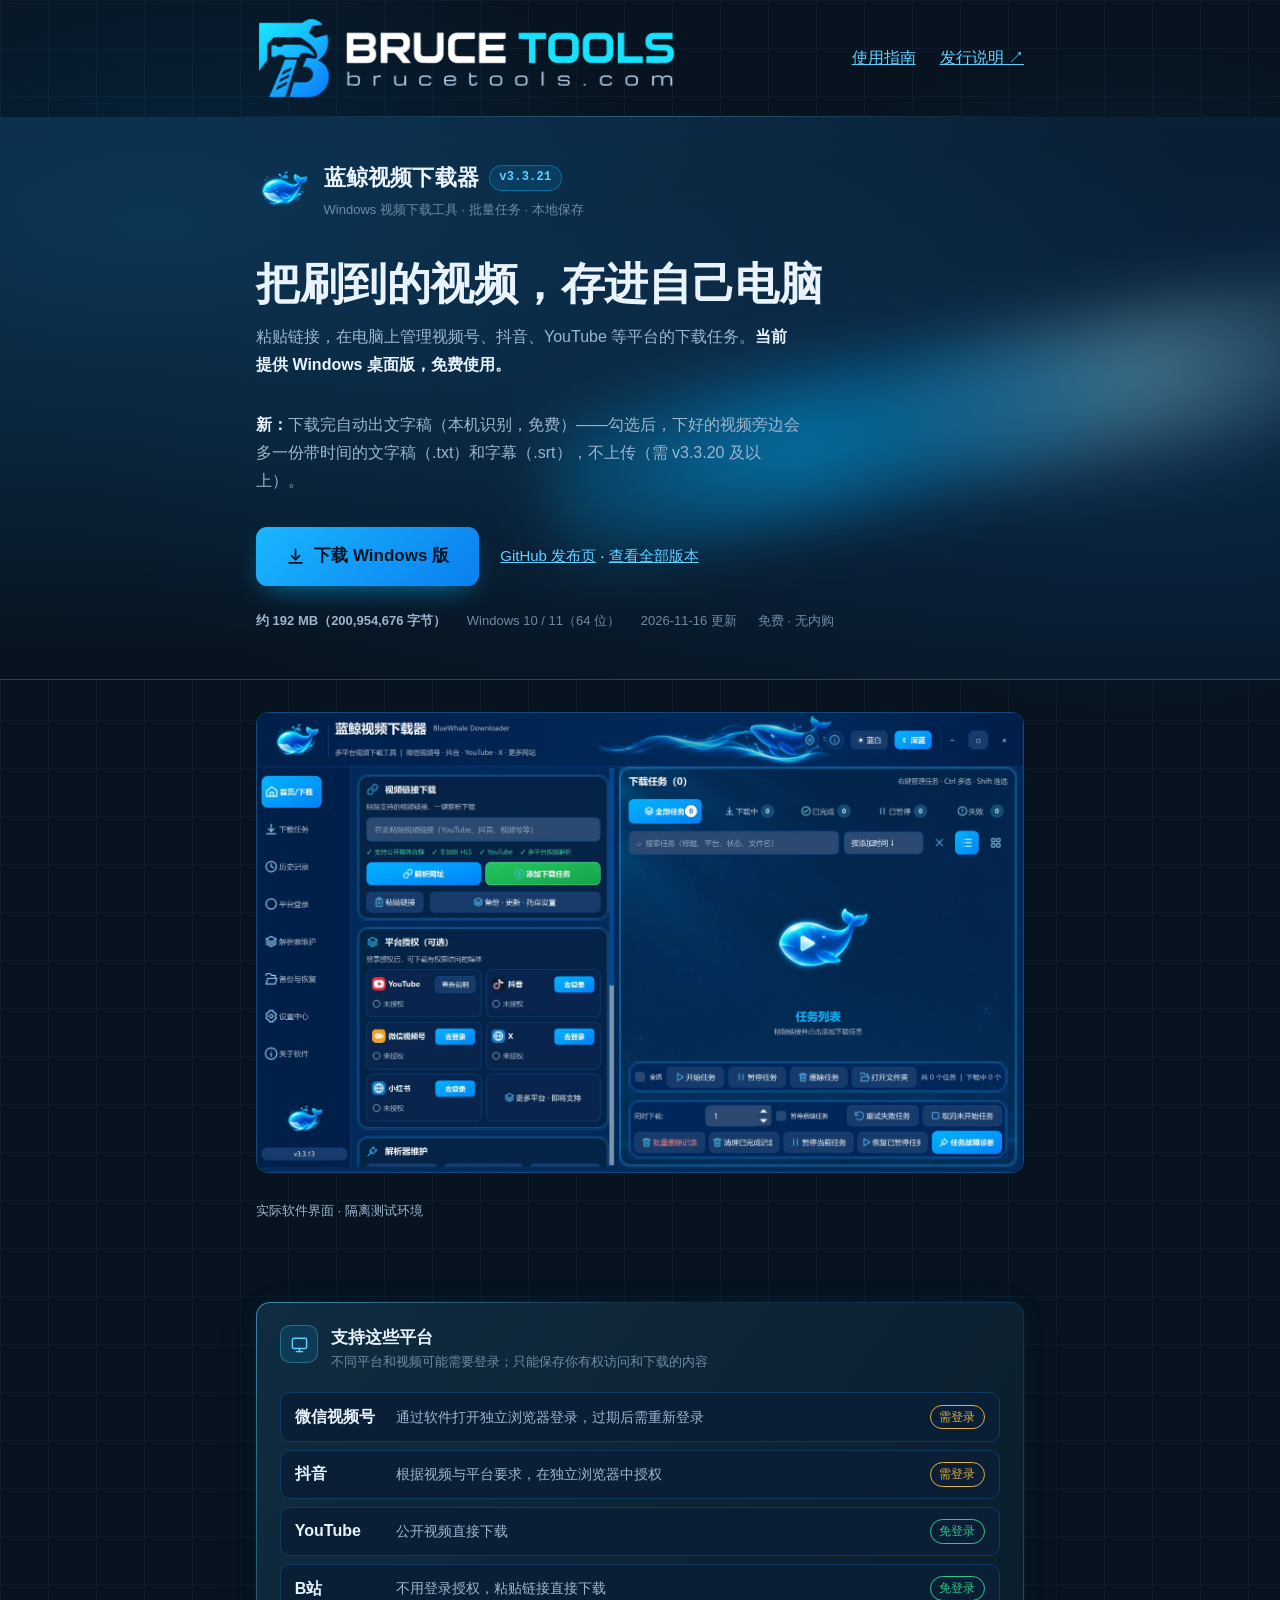
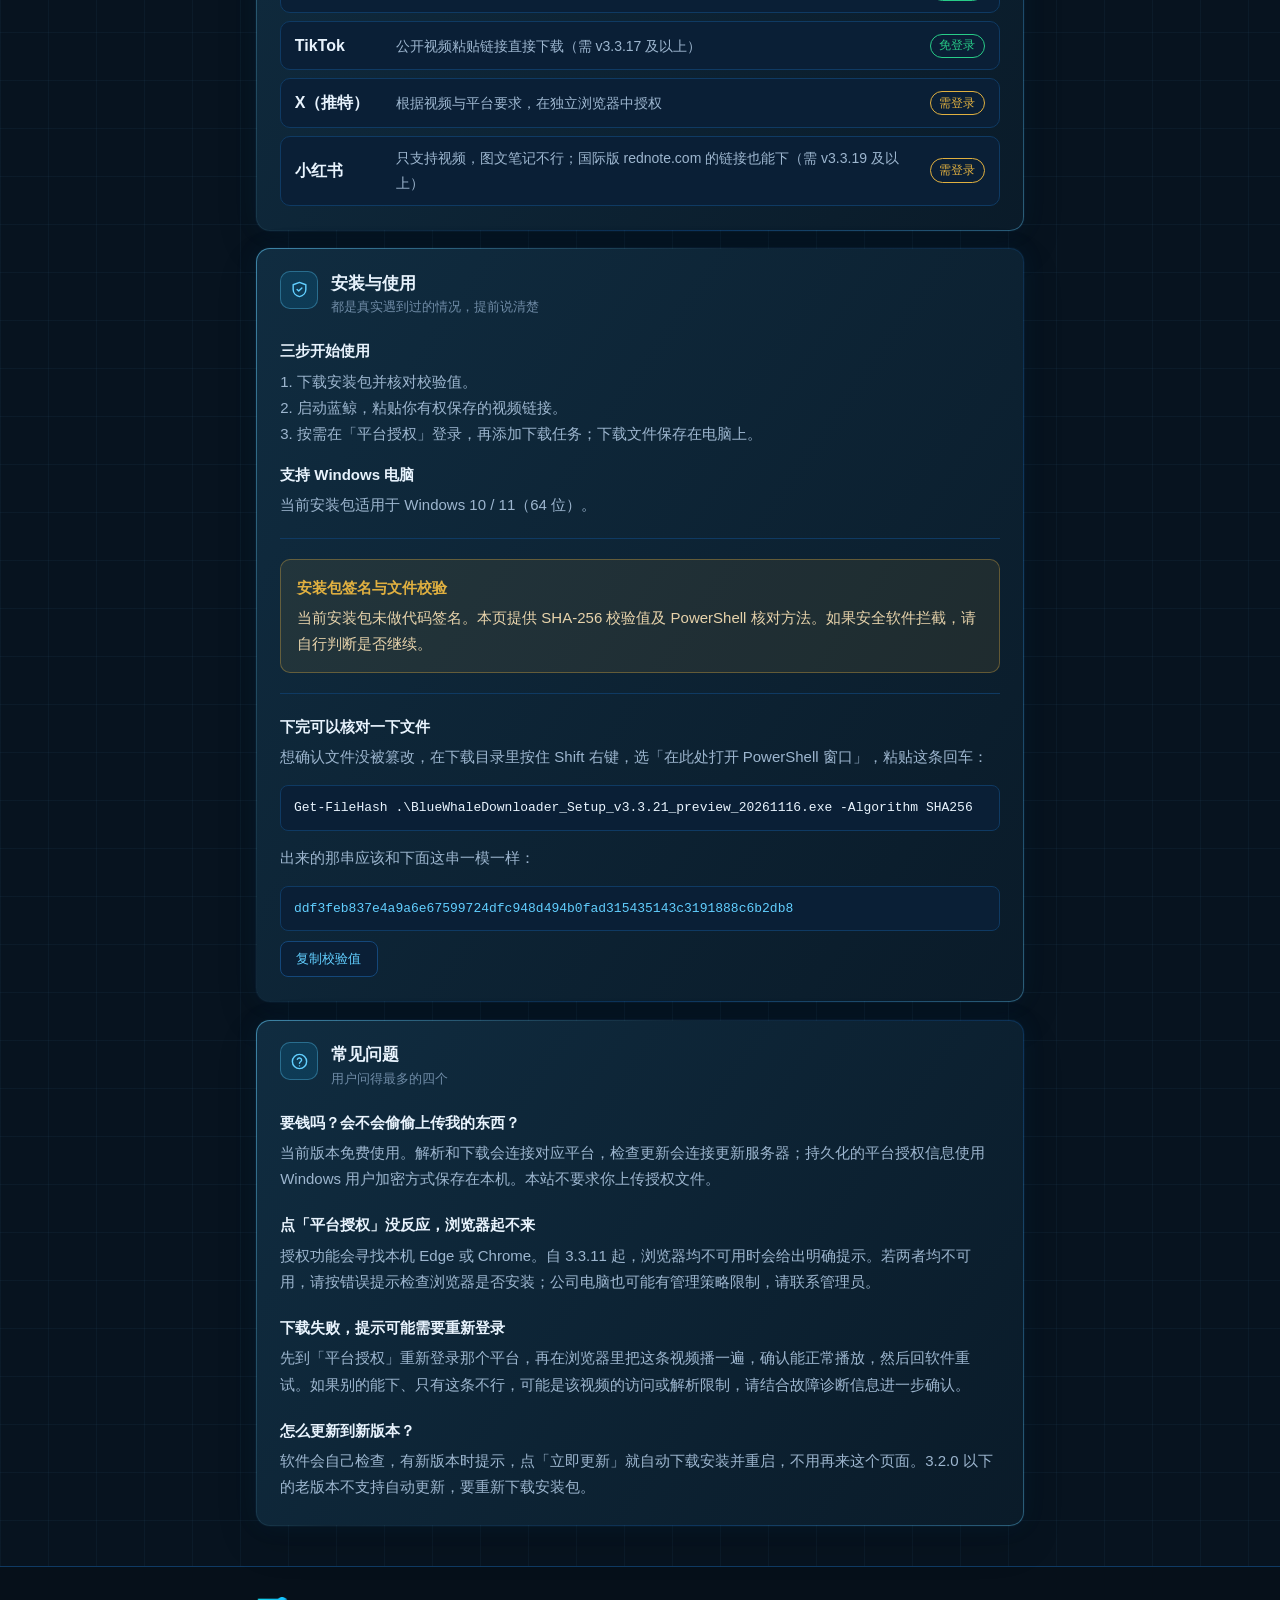
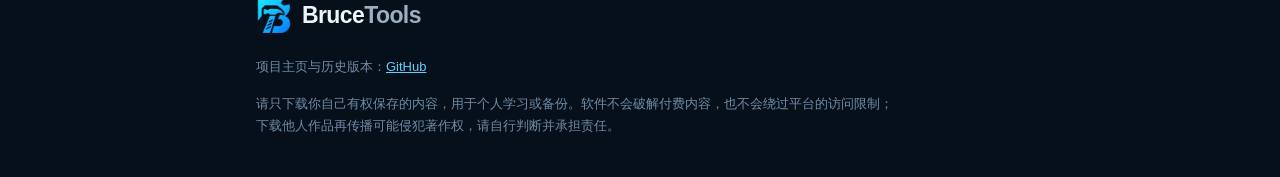
==== bluewhale/index.html @ 9ff0fc0a "bluewhale: v3.3.21 (视频号画质报错修复) Co-Authored-By: Claude Opus 5.5 <noreply@anthropic.com> Claude-Sessio" ====
<!doctype html>
<html lang="zh-CN"><head><meta charset="utf-8"><meta name="viewport" content="width=device-width,initial-scale=1"><meta name="description" content="蓝鲸视频下载器：粘贴链接，把你有权保存的视频号、抖音、B站、YouTube、TikTok、X、小红书视频下载到电脑。Windows 10 / 11 免费使用，附 SHA-256 校验与平台授权指南。"><link rel="icon" type="image/x-icon" sizes="16x16 32x32 48x48" href="/assets/favicon.ico"><link rel="icon" type="image/png" sizes="32x32" href="/assets/favicon-32.png"><link rel="apple-touch-icon" sizes="180x180" href="/assets/apple-touch-icon.png"><link rel="canonical" href="https://brucetools.com/bluewhale/"><title>蓝鲸视频下载器 Windows 版下载 · 视频号 抖音 B站 小红书 YouTube TikTok X · BruceTools</title><style>
/* Layout: the app's own deep-sea shell — dark ground, cyan ribbon, bordered panels. */
:root {
  --ground: #061625;
  --ground-2: #04101c;
  --panel: #0d2740;
  --panel-2: #0a1f36;
  --line: #14477a;
  --line-soft: #0f3a63;
  --ink: #e8f3fd;
  --ink-soft: #9db6cf;
  --ink-faint: #6f8ba6;
  --cyan: #00b4fe;
  --cyan-deep: #0a7ff0;
  --green: #28cc88;
  --amber: #e0b040;
  --mono: ui-monospace, SFMono-Regular, "SF Mono", Menlo, Consolas, "Liberation Mono", monospace;
  --han: -apple-system, BlinkMacSystemFont, "Segoe UI", "PingFang SC", "Hiragino Sans GB",
         "Microsoft YaHei", "Source Han Sans SC", "Noto Sans CJK SC", sans-serif;
  color-scheme: dark;
}

* { box-sizing: border-box; }
body {
  margin: 0;
  background: var(--ground);
  color: var(--ink);
  font-family: var(--han);
  font-size: 16px;
  line-height: 1.75;
  -webkit-font-smoothing: antialiased;
}
.wrap {
  max-width: 50rem;
  margin: 0 auto;
  padding-left: max(16px, env(safe-area-inset-left, 0px));
  padding-right: max(16px, env(safe-area-inset-right, 0px));
}
a { color: var(--cyan); }

/* ---- hero with the app's light ribbon ---- */
.hero {
  position: relative;
  overflow: hidden;
  background:
    radial-gradient(120% 90% at 88% -20%, rgba(0,180,254,.30), transparent 62%),
    radial-gradient(70% 60% at 98% 10%, rgba(120,220,255,.16), transparent 70%),
    linear-gradient(180deg, #0a2036, var(--ground));
  border-bottom: 1px solid var(--line-soft);
}
.hero::after {
  content: "";
  position: absolute; inset: auto -10% 32% 42%;
  height: 170px;
  background:
    radial-gradient(60% 100% at 30% 50%, rgba(0,180,254,.55), transparent 70%),
    radial-gradient(45% 100% at 70% 46%, rgba(150,230,255,.40), transparent 72%);
  filter: blur(26px);
  transform: rotate(-11deg);
  pointer-events: none;
}
.hero .wrap { position: relative; z-index: 1; padding-block: 2.6rem 2.9rem; }

.brand { display: flex; align-items: center; gap: .85rem; margin-bottom: 2.2rem; }
.brand svg { width: 54px; height: auto; flex: none; }
.brand img { width: 54px; height: 54px; flex: none; }
.brand-name { display: flex; align-items: center; gap: .6rem; flex-wrap: wrap; }
.brand-name b { font-size: 1.375rem; font-weight: 700; letter-spacing: .01em; }
.chip {
  font-family: var(--mono); font-size: .75rem; font-weight: 600;
  color: var(--cyan); background: rgba(0,180,254,.12);
  border: 1px solid rgba(0,180,254,.4); border-radius: 999px;
  padding: .08rem .6rem; letter-spacing: .02em;
}
.brand .sub { color: var(--ink-faint); font-size: .8125rem; margin-top: .1rem; }

h1 {
  font-size: clamp(1.9rem, 6.2vw, 2.75rem);
  line-height: 1.22; margin: 0 0 .8rem;
  letter-spacing: -.01em; text-wrap: balance;
}
.lede { color: var(--ink-soft); margin: 0 0 2rem; max-width: 34rem; }
.lede b { color: var(--ink); font-weight: 600; }

.get { display: flex; flex-wrap: wrap; align-items: center; gap: .9rem 1.3rem; }
.btn {
  display: inline-flex; align-items: center; gap: .55rem;
  background: linear-gradient(135deg, #1ab6ff, var(--cyan-deep));
  color: #04121f; font: inherit; font-weight: 700; font-size: 1.0625rem;
  text-decoration: none; padding: .9rem 1.9rem;
  border: 0; border-radius: 11px; cursor: pointer;
  box-shadow: 0 10px 28px -12px rgba(0,180,254,.75);
  transition: transform .15s ease, box-shadow .15s ease;
}
.btn:hover { transform: translateY(-1px); box-shadow: 0 14px 32px -12px rgba(0,180,254,.9); }
.btn:focus-visible { outline: 3px solid var(--cyan); outline-offset: 3px; }
.btn svg { width: 19px; height: 19px; flex: none; }
.get .alt { font-size: .9375rem; }

.meta {
  margin: 1.5rem 0 0; padding: 0; list-style: none;
  display: flex; flex-wrap: wrap; gap: .3rem 1.3rem;
  font-size: .8125rem; color: var(--ink-faint);
  font-variant-numeric: tabular-nums;
}
.meta b { color: var(--ink-soft); font-weight: 600; }

/* ---- panels, like the app's cards ---- */
main .wrap { padding-block: 2.5rem; display: grid; gap: 1.1rem; }
.panel {
  background: var(--panel);
  border: 1px solid var(--line-soft);
  border-radius: 14px;
  padding: 1.35rem 1.45rem 1.5rem;
}
.phead { display: flex; align-items: flex-start; gap: .8rem; margin-bottom: 1.2rem; }
.picon {
  width: 38px; height: 38px; flex: none;
  border-radius: 10px; display: grid; place-items: center;
  background: rgba(0,180,254,.12); border: 1px solid rgba(0,180,254,.3);
}
.picon svg { width: 19px; height: 19px; stroke: var(--cyan); fill: none;
  stroke-width: 1.8; stroke-linecap: round; stroke-linejoin: round; }
.phead h2 { font-size: 1.0625rem; font-weight: 650; margin: 0; line-height: 1.5; }
.phead p { font-size: .8125rem; color: var(--ink-faint); margin: 0; }

/* platform rows, as in 平台授权 */
.sites { margin: 0; padding: 0; list-style: none; display: grid; gap: .5rem; }
.sites li {
  display: flex; align-items: center; gap: .8rem; flex-wrap: wrap;
  background: var(--panel-2); border: 1px solid var(--line-soft);
  border-radius: 10px; padding: .6rem .85rem;
}
.sites .name { font-weight: 650; min-width: 5.5em; }
.sites .how { color: var(--ink-soft); font-size: .875rem; flex: 1; min-width: 0; }
.tag {
  font-size: .75rem; padding: .05rem .55rem; border-radius: 999px;
  border: 1px solid currentColor; white-space: nowrap;
}
.tag.free { color: var(--green); }
.tag.login { color: var(--amber); }

h3 { font-size: .9375rem; margin: 0 0 .25rem; font-weight: 650; }
p { margin: 0 0 .9rem; }
p:last-child { margin-bottom: 0; }
.panel > .block + .block { margin-top: 1.25rem; padding-top: 1.25rem; border-top: 1px solid var(--line-soft); }
.block p { color: var(--ink-soft); font-size: .9375rem; }

.caution {
  background: rgba(224,176,64,.09);
  border: 1px solid rgba(224,176,64,.35);
  border-radius: 10px; padding: .9rem 1rem;
}
.caution h3 { color: var(--amber); }
.caution p { color: #e7d3ab; }

.cmd, .hash code {
  font-family: var(--mono); font-size: .8125rem; line-height: 1.65;
  background: var(--panel-2); border: 1px solid var(--line-soft);
  border-radius: 8px; padding: .7rem .8rem; color: var(--ink);
}
.cmd { display: block; overflow-x: auto; white-space: pre; margin: 0 0 .9rem; }
.hash { display: grid; gap: .6rem; }
.hash code { display: block; word-break: break-all; color: var(--cyan); }
.copy {
  justify-self: start;
  background: var(--panel-2); border: 1px solid var(--line); color: var(--cyan);
  font: inherit; font-size: .8125rem; padding: .35rem .95rem;
  border-radius: 8px; cursor: pointer;
}
.copy:hover { border-color: var(--cyan); }
.copy:focus-visible { outline: 2px solid var(--cyan); outline-offset: 2px; }

.faq { margin: 0; padding: 0; list-style: none; display: grid; gap: 1.25rem; }
.faq p { color: var(--ink-soft); font-size: .9375rem; }

footer { background: var(--ground-2); border-top: 1px solid var(--line-soft); }
footer .wrap { padding-block: 1.8rem 2.4rem; }
footer p { font-size: .8125rem; color: var(--ink-faint); max-width: 40rem; }

@media (prefers-reduced-motion: reduce) { * { transition: none !important; } }
main .wrap{grid-template-columns:minmax(0,1fr)}.panel,.phead>div{min-width:0}@media(max-width:540px){.panel{padding:1rem}.sites .how{flex-basis:100%;order:3}}
</style><link rel="stylesheet" href="/assets/brand.css"><script src="/assets/motion.js" defer></script><script src="/assets/la.js" defer></script><meta property="og:type" content="website"><meta property="og:site_name" content="BruceTools"><meta property="og:locale" content="zh_CN"><meta property="og:url" content="https://brucetools.com/bluewhale/"><meta property="og:title" content="蓝鲸视频下载器 · Windows 版下载"><meta property="og:description" content="粘贴链接，在电脑上管理视频号、抖音、B站、YouTube、TikTok、X、小红书的下载任务。免费使用，官方下载与校验。"><meta property="og:image" content="https://brucetools.com/assets/og-card.jpg"><meta property="og:image:width" content="1200"><meta property="og:image:height" content="630"><meta name="twitter:card" content="summary_large_image"><script type="application/ld+json">{"@context": "https://schema.org", "@type": "SoftwareApplication", "name": "蓝鲸视频下载器", "applicationCategory": "UtilitiesApplication", "operatingSystem": "Windows 10, Windows 11", "inLanguage": "zh-CN", "description": "蓝鲸视频下载器：粘贴链接，把你有权保存的视频号、抖音、B站、YouTube、TikTok、X、小红书视频下载到电脑。Windows 10 / 11 免费使用，附 SHA-256 校验与平台授权指南。", "url": "https://brucetools.com/bluewhale/", "image": "https://brucetools.com/assets/whale.png", "offers": {"@type": "Offer", "price": "0", "priceCurrency": "CNY"}}</script></head><body class="download-page"><a class="skip" href="#main">跳到主要内容</a>

<nav class="wrap" aria-label="主导航" style="padding-block:1rem;display:flex;flex-wrap:wrap;gap:1.5rem"><a class="wordmark brand-header" href="/" aria-label="BruceTools 首页"><img src="/assets/logo-header.webp" alt="BruceTools · brucetools.com" width="337" height="84"></a><a href="#guide">使用指南</a><a href="https://github.com/chichangbang1-arch/bluewhale-downloader/releases/tag/v3.3.21">发行说明 ↗</a></nav><header class="hero">
  <div class="wrap">
    <div class="brand">
      <img src="/assets/whale.png" alt="蓝鲸视频下载器图标" width="54" height="54">
      <div>
        <div class="brand-name"><b>蓝鲸视频下载器</b><span class="chip">v3.3.21</span></div>
        <div class="sub">Windows 视频下载工具 · 批量任务 · 本地保存</div>
      </div>
    </div>

    <h1>把刷到的视频，存进自己电脑</h1>
    <p class="lede">粘贴链接，在电脑上管理视频号、抖音、YouTube 等平台的下载任务。<b>当前提供 Windows 桌面版，免费使用。</b></p>
    <p class="lede"><b>新：</b>下载完自动出文字稿（本机识别，免费）——勾选后，下好的视频旁边会多一份带时间的文字稿（.txt）和字幕（.srt），不上传（需 v3.3.20 及以上）。</p>

    <div class="get">
      <a class="btn" href="https://download.brucetools.com/BlueWhaleDownloader_Setup_v3.3.21_preview_20261116.exe">
        <svg viewBox="0 0 24 24" fill="none" stroke="currentColor" stroke-width="2.2" stroke-linecap="round" stroke-linejoin="round" aria-hidden="true">
          <path d="M12 3v12"/><path d="m7 11 5 5 5-5"/><path d="M4 20h16"/>
        </svg>
        下载 Windows 版
      </a>
      <span class="alt"><a href="https://github.com/chichangbang1-arch/bluewhale-downloader/releases/tag/v3.3.21">GitHub 发布页</a> · <a href="https://github.com/chichangbang1-arch/bluewhale-downloader/releases">查看全部版本</a></span>
    </div>

    <ul class="meta">
      <li><b>约 192 MB（200,954,676 字节）</b></li>
      <li>Windows 10 / 11（64 位）</li>
      <li>2026-11-16 更新</li>
      <li>免费 · 无内购</li>
    </ul>
  </div>
</header>

<main id="main"><div class="wrap" style="padding-top:2rem"><img src="/assets/bluewhale-desktop.webp" alt="蓝鲸3.3.13真实Windows界面：下载任务与平台授权卡片" width="1600" height="959" style="display:block;width:100%;height:auto;border:1px solid #14477a;border-radius:12px"><p style="color:#9db6cf;font-size:.8rem;margin-top:.6rem">实际软件界面 · 隔离测试环境</p></div>
  <div class="wrap">

    <section class="panel">
      <div class="phead">
        <span class="picon"><svg viewBox="0 0 24 24" aria-hidden="true"><rect x="3" y="4" width="18" height="13" rx="2"/><path d="M8 21h8"/><path d="M12 17v4"/></svg></span>
        <div>
          <h2>支持这些平台</h2>
          <p>不同平台和视频可能需要登录；只能保存你有权访问和下载的内容</p>
        </div>
      </div>
      <ul class="sites">
        <li><span class="name">微信视频号</span><span class="how">通过软件打开独立浏览器登录，过期后需重新登录</span><span class="tag login">需登录</span></li>
        <li><span class="name">抖音</span><span class="how">根据视频与平台要求，在独立浏览器中授权</span><span class="tag login">需登录</span></li>
        <li><span class="name">YouTube</span><span class="how">公开视频直接下载</span><span class="tag free">免登录</span></li>
        <li><span class="name">B站</span><span class="how">不用登录授权，粘贴链接直接下载</span><span class="tag free">免登录</span></li>
        <li><span class="name">TikTok</span><span class="how">公开视频粘贴链接直接下载（需 v3.3.17 及以上）</span><span class="tag free">免登录</span></li>
        <li><span class="name">X（推特）</span><span class="how">根据视频与平台要求，在独立浏览器中授权</span><span class="tag login">需登录</span></li>
        <li><span class="name">小红书</span><span class="how">只支持视频，图文笔记不行；国际版 rednote.com 的链接也能下（需 v3.3.19 及以上）</span><span class="tag login">需登录</span></li>
      </ul>
    </section>

    <section class="panel">
      <div class="phead">
        <span class="picon"><svg viewBox="0 0 24 24" aria-hidden="true"><path d="M12 3 4 6v6c0 4.4 3.4 8.1 8 9 4.6-.9 8-4.6 8-9V6l-8-3Z"/><path d="m9 12 2 2 4-4"/></svg></span>
        <div>
          <h2 id="guide">安装与使用</h2>
          <p>都是真实遇到过的情况，提前说清楚</p>
        </div>
      </div>

      <div class="block">
        <h3>三步开始使用</h3><p>1. 下载安装包并核对校验值。<br>2. 启动蓝鲸，粘贴你有权保存的视频链接。<br>3. 按需在「平台授权」登录，再添加下载任务；下载文件保存在电脑上。</p><h3>支持 Windows 电脑</h3>
        <p>当前安装包适用于 Windows 10 / 11（64 位）。</p>
      </div>

      <div class="block">
        <div class="caution">
          <h3>安装包签名与文件校验</h3>
          <p>当前安装包未做代码签名。本页提供 SHA-256 校验值及 PowerShell 核对方法。如果安全软件拦截，请自行判断是否继续。</p>
        </div>
      </div>

      <div class="block">
        <h3>下完可以核对一下文件</h3>
        <p>想确认文件没被篡改，在下载目录里按住 Shift 右键，选「在此处打开 PowerShell 窗口」，粘贴这条回车：</p>
        <code class="cmd">Get-FileHash .\BlueWhaleDownloader_Setup_v3.3.21_preview_20261116.exe -Algorithm SHA256</code>
        <p>出来的那串应该和下面这串一模一样：</p>
        <div class="hash">
          <code id="sha">ddf3feb837e4a9a6e67599724dfc948d494b0fad315435143c3191888c6b2db8</code>
          <button class="copy" id="copy" type="button">复制校验值</button>
        </div>
      </div>
    </section>

    <section class="panel">
      <div class="phead">
        <span class="picon"><svg viewBox="0 0 24 24" aria-hidden="true"><circle cx="12" cy="12" r="9"/><path d="M9.3 9.3a2.8 2.8 0 0 1 5.4.9c0 1.9-2.7 2.3-2.7 4"/><path d="M12 17.5h.01"/></svg></span>
        <div>
          <h2>常见问题</h2>
          <p>用户问得最多的四个</p>
        </div>
      </div>
      <ul class="faq">
        <li>
          <h3>要钱吗？会不会偷偷上传我的东西？</h3>
          <p>当前版本免费使用。解析和下载会连接对应平台，检查更新会连接更新服务器；持久化的平台授权信息使用 Windows 用户加密方式保存在本机。本站不要求你上传授权文件。</p>
        </li>
        <li>
          <h3>点「平台授权」没反应，浏览器起不来</h3>
          <p>授权功能会寻找本机 Edge 或 Chrome。自 3.3.11 起，浏览器均不可用时会给出明确提示。若两者均不可用，请按错误提示检查浏览器是否安装；公司电脑也可能有管理策略限制，请联系管理员。</p>
        </li>
        <li>
          <h3>下载失败，提示可能需要重新登录</h3>
          <p>先到「平台授权」重新登录那个平台，再在浏览器里把这条视频播一遍，确认能正常播放，然后回软件重试。如果别的能下、只有这条不行，可能是该视频的访问或解析限制，请结合故障诊断信息进一步确认。</p>
        </li>
        <li>
          <h3>怎么更新到新版本？</h3>
          <p>软件会自己检查，有新版本时提示，点「立即更新」就自动下载安装并重启，不用再来这个页面。3.2.0 以下的老版本不支持自动更新，要重新下载安装包。</p>
        </li>
      </ul>
    </section>

  </div>
</main>

<footer>
  <div class="wrap">
    <a class="wordmark footer-brand" href="/" aria-label="BruceTools 首页"><span class="mark"><img src="/assets/logo-mark.png" alt="BruceTools BT 标志" width="36" height="36"></span>Bruce<span class="soft">Tools</span></a>
    <p>项目主页与历史版本：<a href="https://github.com/chichangbang1-arch/bluewhale-downloader/releases">GitHub</a></p>
    <p style="margin-top:.6rem">请只下载你自己有权保存的内容，用于个人学习或备份。软件不会破解付费内容，也不会绕过平台的访问限制；下载他人作品再传播可能侵犯著作权，请自行判断并承担责任。</p>
  </div>
</footer>

<script src="/assets/copy.js" defer></script>
</body></html>
---- assets/brand.css ----
/* Shared BruceTools brand and interaction layer. No remote resources. */
:root{--bg:#07131f;--cyan:#62cfff;--fx-line:#28495d}
body{background-color:var(--bg);background-image:linear-gradient(#62cfff04 1px,transparent 1px),linear-gradient(90deg,#62cfff04 1px,transparent 1px);background-size:48px 48px}
.wordmark{display:inline-flex;align-items:center;font-weight:750;text-decoration:none;letter-spacing:-.6px;color:#eef6fc;font-size:23px;white-space:nowrap}
.wordmark .soft{color:#9bafbf}.wordmark .mark{display:inline-flex;flex:none;width:36px;height:36px;border:0;background:none;padding:0;margin-right:12px;line-height:1}.mark img{display:block;width:36px;height:36px}
nav a,.nav a,footer a{border-radius:5px}nav a:not(.wordmark):hover,footer a:hover{color:var(--cyan);text-decoration:underline;text-underline-offset:6px;text-decoration-thickness:1px}
:is(.button,.btn,.copy,.nav-download):hover{box-shadow:0 0 0 1px #62cfff55,0 7px 25px #62cfff24;border-color:var(--cyan)}
:is(.product,.hero-visual,.closing,.download-page .panel){position:relative;isolation:isolate}
:is(.product,.hero-visual,.closing,.download-page .panel):hover{border-color:#62cfff8c;box-shadow:0 0 0 1px #62cfff18,0 16px 40px #0003}
.faq details:hover{border-color:#62cfff70;background:#62cfff06}.faq summary:hover{color:var(--cyan)}.faq summary span{display:inline-block}
.download-page{--ground:#07131f;--ground-2:#06101a;--cyan:#62cfff}.download-page>nav{align-items:center;border-bottom:1px solid #213647;gap:1.5rem}.download-page>nav .wordmark{margin-right:auto}.download-page .hero{border-bottom-color:#294658}.download-page .panel .picon{border-color:#62cfff55}
.skip{position:absolute;top:-100px;left:16px;padding:10px 16px;z-index:50;background:var(--cyan);color:#07131f}.skip:focus{top:10px}a:focus-visible,button:focus-visible,summary:focus-visible{outline:2px solid var(--cyan);outline-offset:5px}
@media(hover:hover) and (pointer:fine) and (prefers-reduced-motion:no-preference){
nav a,.nav a,footer a,.button,.btn,.copy,.nav-download,.faq details,.faq summary,.faq summary span{transition:color .18s,border-color .18s,background-color .18s,box-shadow .18s,transform .18s}
.wordmark:hover .mark{filter:drop-shadow(0 0 7px #62cfff66)}nav a:not(.wordmark):hover{transform:translateY(-1px)}.faq summary:hover span{transform:rotate(90deg)}.faq details[open] summary:hover span{transform:rotate(45deg)}
.fx-card{transform-style:preserve-3d;transition:transform .25s ease,border-color .2s,box-shadow .2s}.fx-card.fx-active{transform:perspective(1200px) rotateX(var(--rx,0deg)) rotateY(var(--ry,0deg)) translateY(-3px)}
.fx-card::after{content:"";position:absolute;inset:0;border-radius:inherit;pointer-events:none;z-index:2;background:radial-gradient(360px circle at var(--mx,50%) var(--my,50%),#62cfff15,transparent 75%);opacity:0;transition:opacity .2s}.fx-card.fx-active::after{opacity:1}
}
@media(max-width:680px){.download-page>nav .wordmark{font-size:20px}.download-page>nav{column-gap:18px!important;row-gap:12px!important}}
@media(prefers-reduced-motion:reduce){html{scroll-behavior:auto!important}*,*::before,*::after{animation:none!important;transition:none!important;scroll-behavior:auto!important}.fx-card,.fx-card.fx-active,.hero-visual,.button,.btn,nav a,.faq summary span{transform:none!important}.fx-card::after{display:none!important}.wordmark .mark{filter:none!important}}

/* Static depth: supplied BT artwork, local CSS only. */
body{background-image:radial-gradient(ellipse 720px 520px at 14% 280px,#007dd333,transparent 72%),radial-gradient(ellipse 620px 480px at 88% 380px,#079cfa24,transparent 72%),linear-gradient(#62cfff0b 1px,transparent 1px),linear-gradient(90deg,#62cfff0b 1px,transparent 1px);background-size:auto,auto,48px 48px,48px 48px}
body:not(.download-page) .hero{position:relative;isolation:isolate}
body:not(.download-page) .hero::before{content:"";position:absolute;z-index:-1;pointer-events:none;left:-80px;top:50px;width:min(650px,85vw);height:450px;background:radial-gradient(ellipse,#0f96ff26,transparent 68%);filter:blur(12px);opacity:.55}
.accent{color:#62cfff;background:linear-gradient(110deg,#b6efff,#62cfff 45%,#329df4);background-clip:text;-webkit-background-clip:text;-webkit-text-fill-color:transparent;text-shadow:0 0 28px #39b4ff25}
.product,.hero-visual,.closing,.download-page .panel{border:1px solid transparent;background:linear-gradient(125deg,#102c40,#0a1b29) padding-box,linear-gradient(125deg,#62cfff9c,#62cfff1c 38%,#176abd66 72%,#62cfff66) border-box;box-shadow:0 0 0 1px #52b9ff0a,0 0 26px #188bdb12,0 16px 42px #0002}
.hero-visual{box-shadow:0 0 0 1px #62cfff18,0 0 45px #158edc26,0 26px 70px #0005}
.download-page .hero{background:radial-gradient(ellipse at 12% 20%,#168bd436,transparent 66%),radial-gradient(ellipse at 90% 65%,#1366bd30,transparent 65%),linear-gradient(180deg,#0a2036,#07131f)}
.nav,.workflow,footer.wrap,.download-page>nav,.faq details{border-image:linear-gradient(90deg,#62cfff05,#62cfff6b 50%,#62cfff05) 1}
.brand-signoff{display:flex;align-items:center;justify-content:center;padding:18px 0 70px;position:relative}
.brand-signoff::before{content:"";position:absolute;pointer-events:none;inset:0;background:radial-gradient(ellipse at center,#0c73c51a,transparent 65%)}
.brand-signoff img{position:relative;display:block;width:clamp(260px,38vw,440px);max-width:100%;height:auto}
.footer-brand .mark{margin-right:10px}.download-page footer .footer-brand{margin-bottom:20px}
@media(prefers-reduced-motion:no-preference){body:not(.download-page) .hero::before{animation:ambient-breathe 14s ease-in-out infinite alternate}}
@keyframes ambient-breathe{from{opacity:.35;transform:scale(.98)}to{opacity:.7;transform:scale(1.04)}}
@media(max-width:680px){.brand-signoff{padding-bottom:45px}}
@media(prefers-reduced-motion:reduce){body:not(.download-page) .hero::before{animation:none!important;transform:none!important}}

.product-icon img{height:auto}

/* Large header lockup */
.brand-header img{display:block;height:84px;width:auto}
.nav,.download-page>nav{padding-block:12px}
@media(max-width:1000px){.brand-header img{height:66px}}
@media(max-width:680px){.brand-header img{height:50px}}
@media(hover:hover) and (prefers-reduced-motion:no-preference){.brand-header img{transition:filter .2s}.brand-header:hover img{filter:drop-shadow(0 0 10px #62cfff55)}}
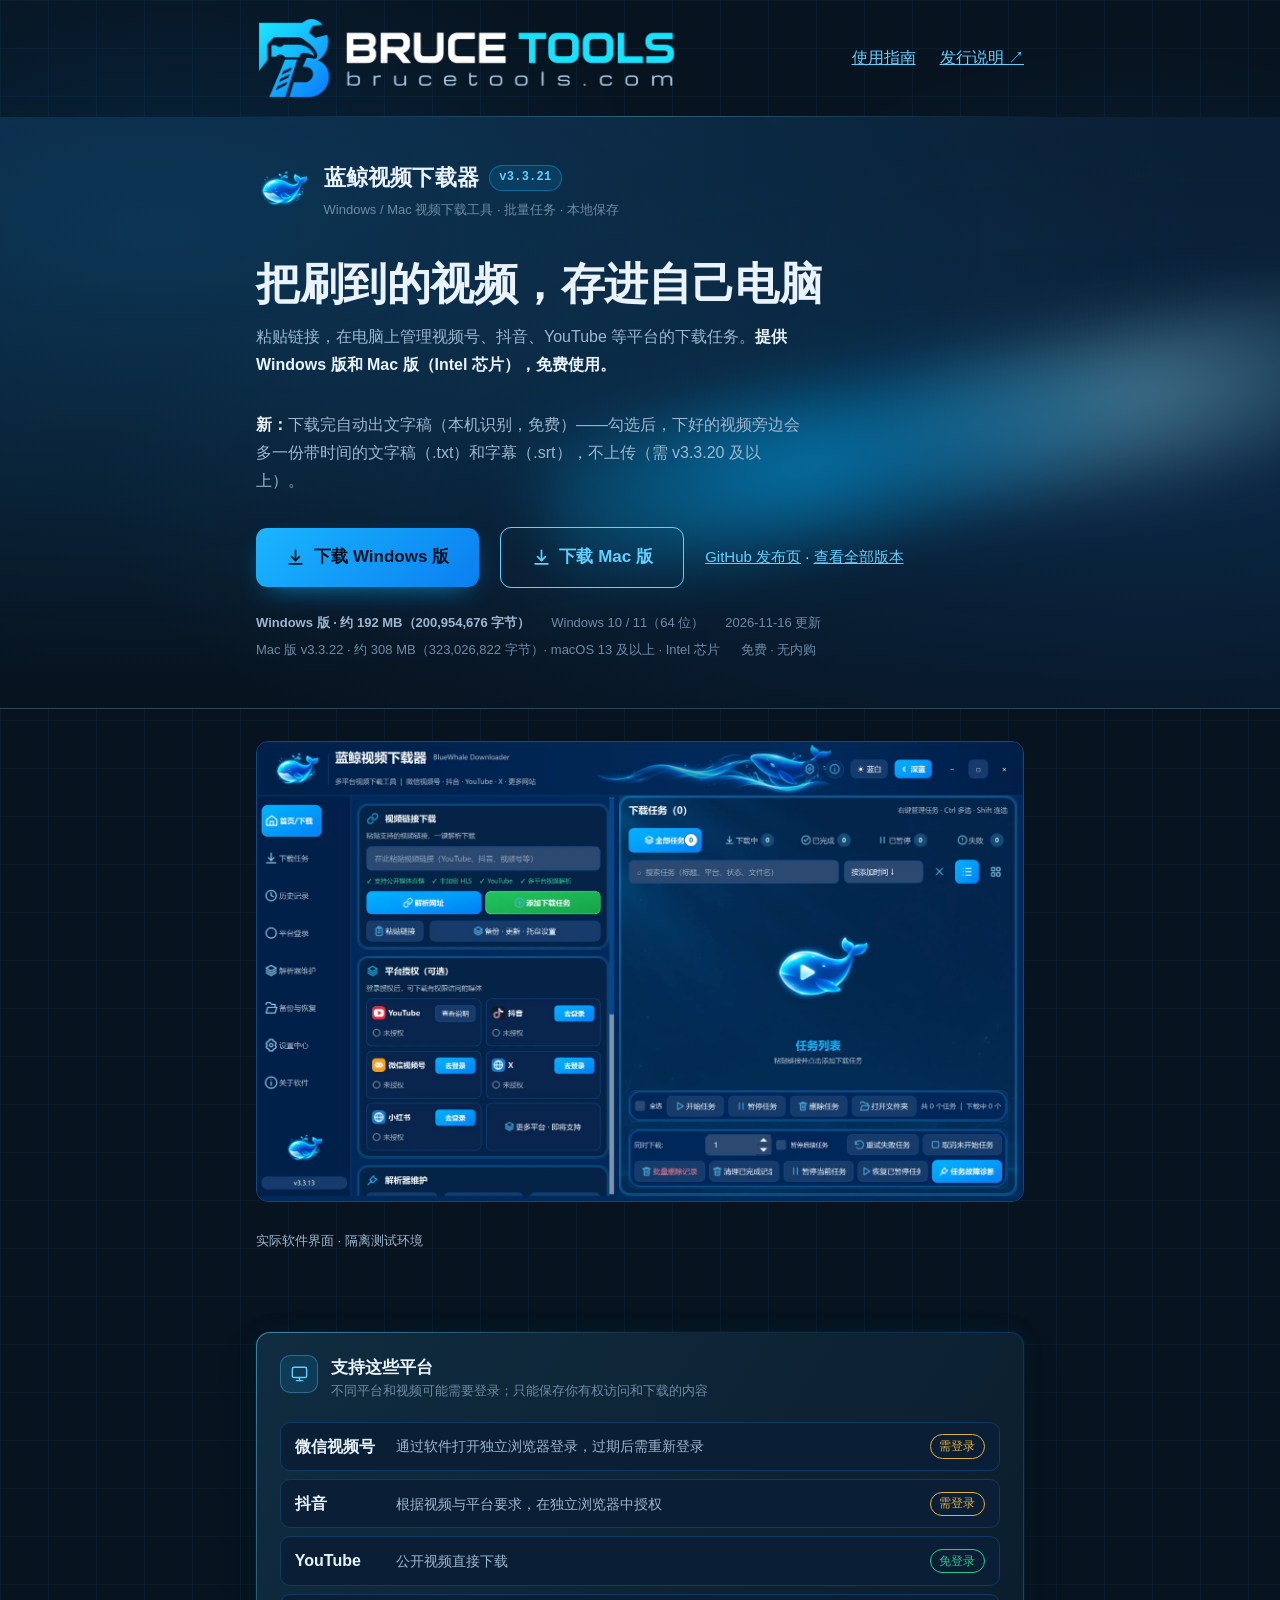
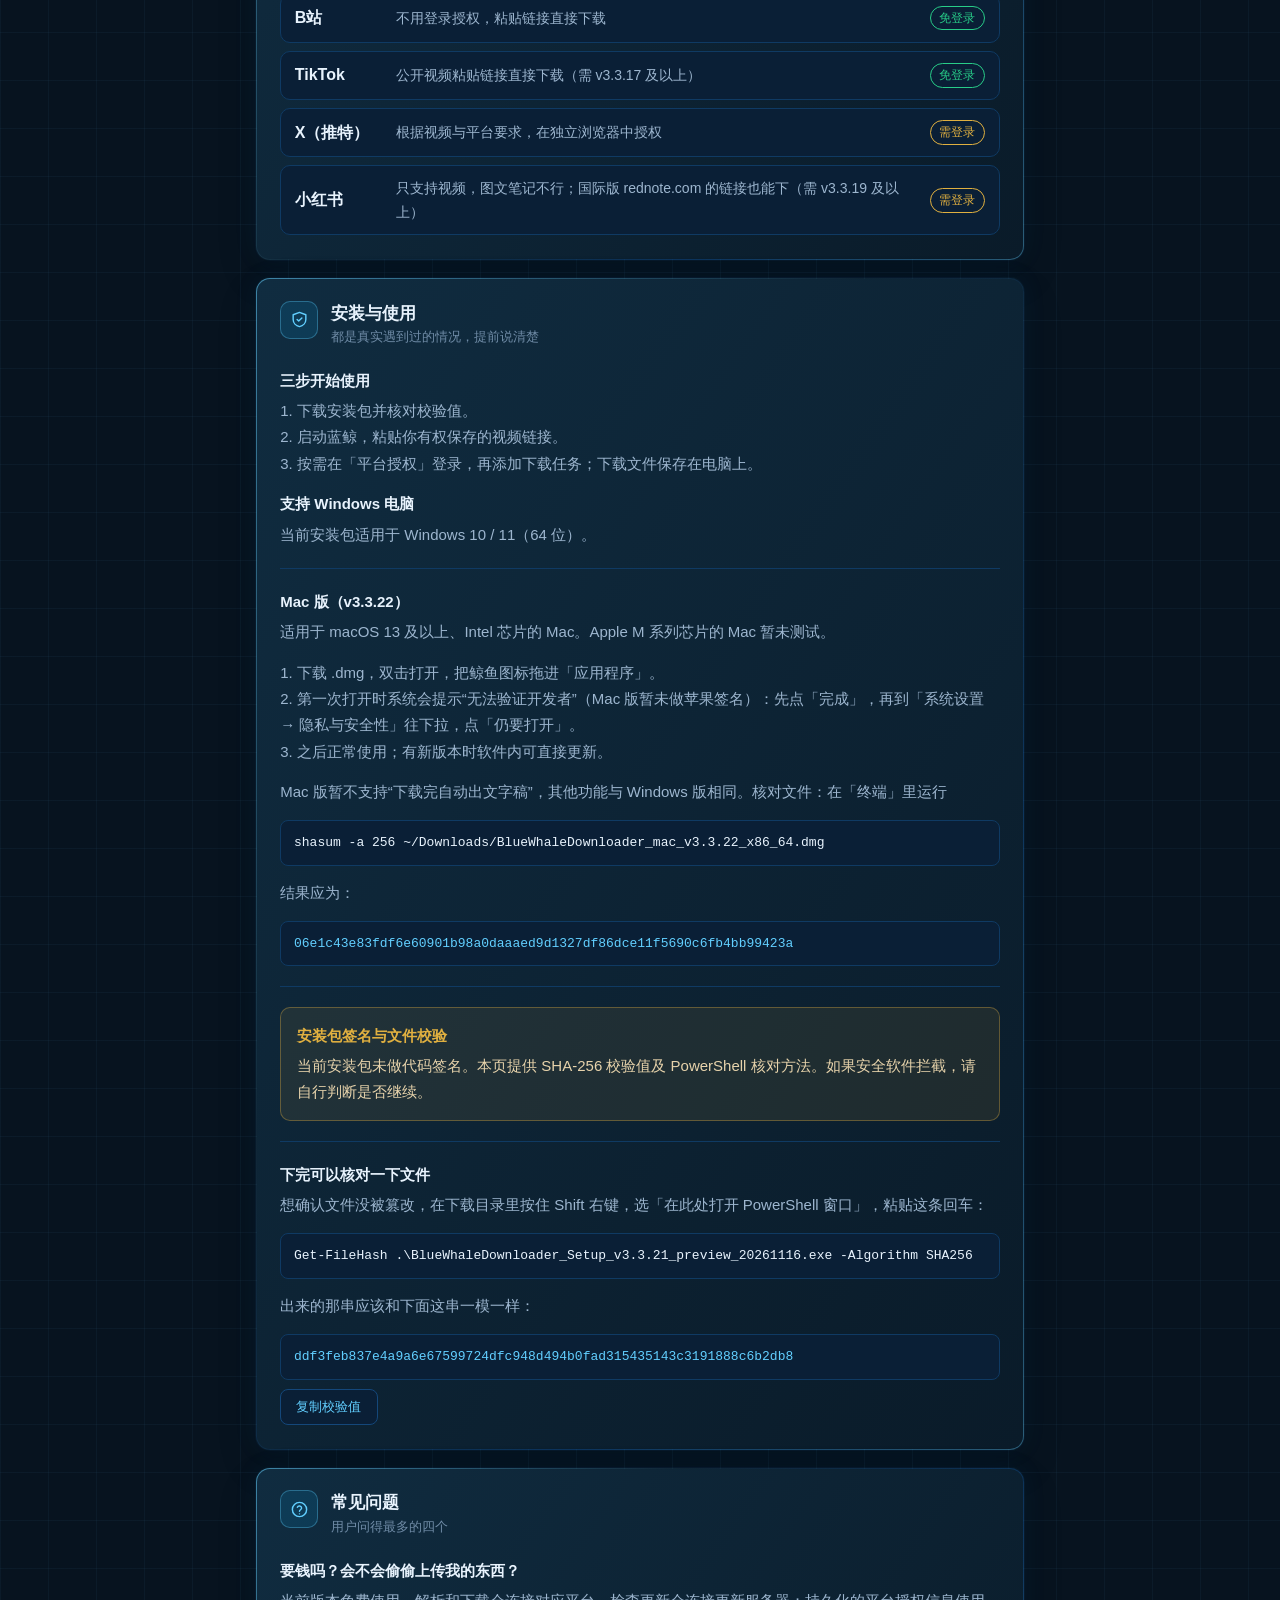
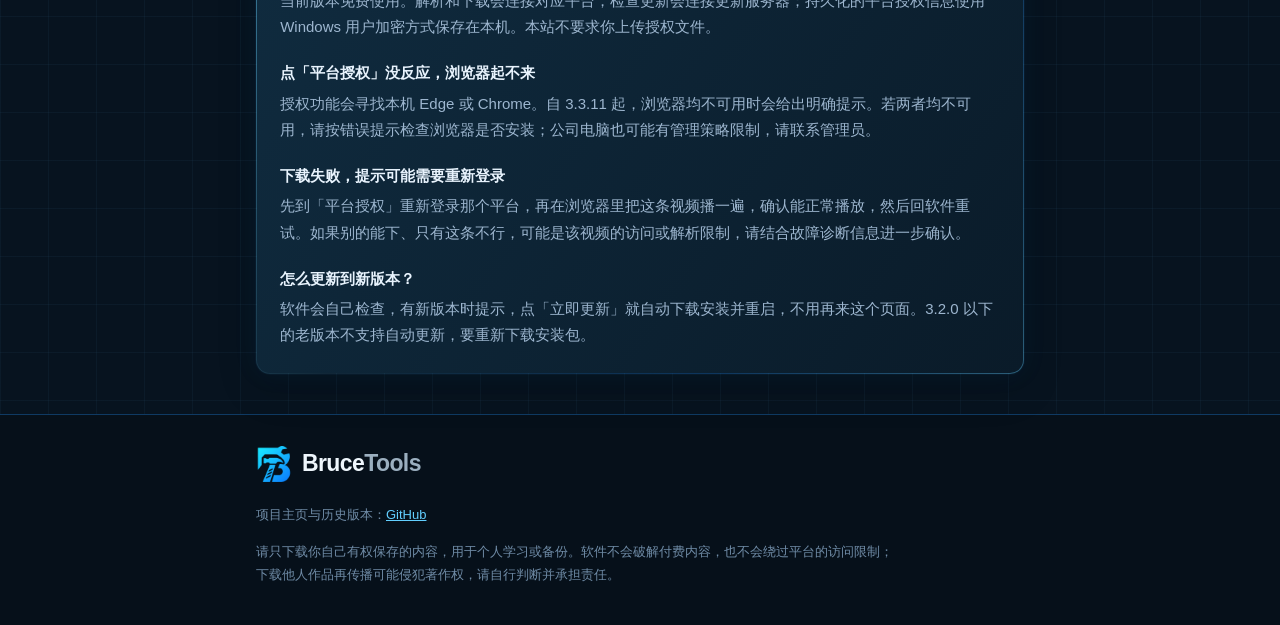
==== commit 82cab371: "bluewhale: Mac 版下载入口（v3.3.22 dmg、系统要求、首次打开步骤、SHA-256）；首页标 Mac Co-Authored-By: Claude Opus 5.5 <norep" ====
--- a/bluewhale/index.html
+++ b/bluewhale/index.html
@@ -1,5 +1,5 @@
 <!doctype html>
-<html lang="zh-CN"><head><meta charset="utf-8"><meta name="viewport" content="width=device-width,initial-scale=1"><meta name="description" content="蓝鲸视频下载器：粘贴链接，把你有权保存的视频号、抖音、B站、YouTube、TikTok、X、小红书视频下载到电脑。Windows 10 / 11 免费使用，附 SHA-256 校验与平台授权指南。"><link rel="icon" type="image/x-icon" sizes="16x16 32x32 48x48" href="/assets/favicon.ico"><link rel="icon" type="image/png" sizes="32x32" href="/assets/favicon-32.png"><link rel="apple-touch-icon" sizes="180x180" href="/assets/apple-touch-icon.png"><link rel="canonical" href="https://brucetools.com/bluewhale/"><title>蓝鲸视频下载器 Windows 版下载 · 视频号 抖音 B站 小红书 YouTube TikTok X · BruceTools</title><style>
+<html lang="zh-CN"><head><meta charset="utf-8"><meta name="viewport" content="width=device-width,initial-scale=1"><meta name="description" content="蓝鲸视频下载器：粘贴链接，把你有权保存的视频号、抖音、B站、YouTube、TikTok、X、小红书视频下载到电脑。Windows 10 / 11 与 Mac 免费使用，附 SHA-256 校验与平台授权指南。"><link rel="icon" type="image/x-icon" sizes="16x16 32x32 48x48" href="/assets/favicon.ico"><link rel="icon" type="image/png" sizes="32x32" href="/assets/favicon-32.png"><link rel="apple-touch-icon" sizes="180x180" href="/assets/apple-touch-icon.png"><link rel="canonical" href="https://brucetools.com/bluewhale/"><title>蓝鲸视频下载器 Windows / Mac 版下载 · 视频号 抖音 B站 小红书 YouTube TikTok X · BruceTools</title><style>
 /* Layout: the app's own deep-sea shell — dark ground, cyan ribbon, bordered panels. */
 :root {
   --ground: #061625;
@@ -97,6 +97,8 @@
 .btn:focus-visible { outline: 3px solid var(--cyan); outline-offset: 3px; }
 .btn svg { width: 19px; height: 19px; flex: none; }
 .get .alt { font-size: .9375rem; }
+.btn-mac { background: transparent; color: var(--cyan); border: 1.5px solid var(--cyan); box-shadow: none; }
+.btn-mac:hover { box-shadow: 0 10px 26px -14px rgba(0,180,254,.8); }
 
 .meta {
   margin: 1.5rem 0 0; padding: 0; list-style: none;
@@ -181,7 +183,7 @@
 
 @media (prefers-reduced-motion: reduce) { * { transition: none !important; } }
 main .wrap{grid-template-columns:minmax(0,1fr)}.panel,.phead>div{min-width:0}@media(max-width:540px){.panel{padding:1rem}.sites .how{flex-basis:100%;order:3}}
-</style><link rel="stylesheet" href="/assets/brand.css"><script src="/assets/motion.js" defer></script><script src="/assets/la.js" defer></script><meta property="og:type" content="website"><meta property="og:site_name" content="BruceTools"><meta property="og:locale" content="zh_CN"><meta property="og:url" content="https://brucetools.com/bluewhale/"><meta property="og:title" content="蓝鲸视频下载器 · Windows 版下载"><meta property="og:description" content="粘贴链接，在电脑上管理视频号、抖音、B站、YouTube、TikTok、X、小红书的下载任务。免费使用，官方下载与校验。"><meta property="og:image" content="https://brucetools.com/assets/og-card.jpg"><meta property="og:image:width" content="1200"><meta property="og:image:height" content="630"><meta name="twitter:card" content="summary_large_image"><script type="application/ld+json">{"@context": "https://schema.org", "@type": "SoftwareApplication", "name": "蓝鲸视频下载器", "applicationCategory": "UtilitiesApplication", "operatingSystem": "Windows 10, Windows 11", "inLanguage": "zh-CN", "description": "蓝鲸视频下载器：粘贴链接，把你有权保存的视频号、抖音、B站、YouTube、TikTok、X、小红书视频下载到电脑。Windows 10 / 11 免费使用，附 SHA-256 校验与平台授权指南。", "url": "https://brucetools.com/bluewhale/", "image": "https://brucetools.com/assets/whale.png", "offers": {"@type": "Offer", "price": "0", "priceCurrency": "CNY"}}</script></head><body class="download-page"><a class="skip" href="#main">跳到主要内容</a>
+</style><link rel="stylesheet" href="/assets/brand.css"><script src="/assets/motion.js" defer></script><script src="/assets/la.js" defer></script><meta property="og:type" content="website"><meta property="og:site_name" content="BruceTools"><meta property="og:locale" content="zh_CN"><meta property="og:url" content="https://brucetools.com/bluewhale/"><meta property="og:title" content="蓝鲸视频下载器 · Windows 版下载"><meta property="og:description" content="粘贴链接，在电脑上管理视频号、抖音、B站、YouTube、TikTok、X、小红书的下载任务。免费使用，官方下载与校验。"><meta property="og:image" content="https://brucetools.com/assets/og-card.jpg"><meta property="og:image:width" content="1200"><meta property="og:image:height" content="630"><meta name="twitter:card" content="summary_large_image"><script type="application/ld+json">{"@context": "https://schema.org", "@type": "SoftwareApplication", "name": "蓝鲸视频下载器", "applicationCategory": "UtilitiesApplication", "operatingSystem": "Windows 10, Windows 11, macOS 13+", "inLanguage": "zh-CN", "description": "蓝鲸视频下载器：粘贴链接，把你有权保存的视频号、抖音、B站、YouTube、TikTok、X、小红书视频下载到电脑。Windows 10 / 11 与 Mac 免费使用，附 SHA-256 校验与平台授权指南。", "url": "https://brucetools.com/bluewhale/", "image": "https://brucetools.com/assets/whale.png", "offers": {"@type": "Offer", "price": "0", "priceCurrency": "CNY"}}</script></head><body class="download-page"><a class="skip" href="#main">跳到主要内容</a>
 
 <nav class="wrap" aria-label="主导航" style="padding-block:1rem;display:flex;flex-wrap:wrap;gap:1.5rem"><a class="wordmark brand-header" href="/" aria-label="BruceTools 首页"><img src="/assets/logo-header.webp" alt="BruceTools · brucetools.com" width="337" height="84"></a><a href="#guide">使用指南</a><a href="https://github.com/chichangbang1-arch/bluewhale-downloader/releases/tag/v3.3.21">发行说明 ↗</a></nav><header class="hero">
   <div class="wrap">
@@ -189,12 +191,12 @@
       <img src="/assets/whale.png" alt="蓝鲸视频下载器图标" width="54" height="54">
       <div>
         <div class="brand-name"><b>蓝鲸视频下载器</b><span class="chip">v3.3.21</span></div>
-        <div class="sub">Windows 视频下载工具 · 批量任务 · 本地保存</div>
+        <div class="sub">Windows / Mac 视频下载工具 · 批量任务 · 本地保存</div>
       </div>
     </div>
 
     <h1>把刷到的视频，存进自己电脑</h1>
-    <p class="lede">粘贴链接，在电脑上管理视频号、抖音、YouTube 等平台的下载任务。<b>当前提供 Windows 桌面版，免费使用。</b></p>
+    <p class="lede">粘贴链接，在电脑上管理视频号、抖音、YouTube 等平台的下载任务。<b>提供 Windows 版和 Mac 版（Intel 芯片），免费使用。</b></p>
     <p class="lede"><b>新：</b>下载完自动出文字稿（本机识别，免费）——勾选后，下好的视频旁边会多一份带时间的文字稿（.txt）和字幕（.srt），不上传（需 v3.3.20 及以上）。</p>
 
     <div class="get">
@@ -204,13 +206,20 @@
         </svg>
         下载 Windows 版
       </a>
+      <a class="btn btn-mac" href="https://download.brucetools.com/BlueWhaleDownloader_mac_v3.3.22_x86_64.dmg">
+        <svg viewBox="0 0 24 24" fill="none" stroke="currentColor" stroke-width="2.2" stroke-linecap="round" stroke-linejoin="round" aria-hidden="true">
+          <path d="M12 3v12"/><path d="m7 11 5 5 5-5"/><path d="M4 20h16"/>
+        </svg>
+        下载 Mac 版
+      </a>
       <span class="alt"><a href="https://github.com/chichangbang1-arch/bluewhale-downloader/releases/tag/v3.3.21">GitHub 发布页</a> · <a href="https://github.com/chichangbang1-arch/bluewhale-downloader/releases">查看全部版本</a></span>
     </div>
 
     <ul class="meta">
-      <li><b>约 192 MB（200,954,676 字节）</b></li>
+      <li><b>Windows 版 · 约 192 MB（200,954,676 字节）</b></li>
       <li>Windows 10 / 11（64 位）</li>
       <li>2026-11-16 更新</li>
+      <li>Mac 版 v3.3.22 · 约 308 MB（323,026,822 字节）· macOS 13 及以上 · Intel 芯片</li>
       <li>免费 · 无内购</li>
     </ul>
   </div>
@@ -250,6 +259,16 @@
       <div class="block">
         <h3>三步开始使用</h3><p>1. 下载安装包并核对校验值。<br>2. 启动蓝鲸，粘贴你有权保存的视频链接。<br>3. 按需在「平台授权」登录，再添加下载任务；下载文件保存在电脑上。</p><h3>支持 Windows 电脑</h3>
         <p>当前安装包适用于 Windows 10 / 11（64 位）。</p>
+      </div>
+
+      <div class="block" id="mac">
+        <h3>Mac 版（v3.3.22）</h3>
+        <p>适用于 macOS 13 及以上、Intel 芯片的 Mac。Apple M 系列芯片的 Mac 暂未测试。</p>
+        <p>1. 下载 .dmg，双击打开，把鲸鱼图标拖进「应用程序」。<br>2. 第一次打开时系统会提示“无法验证开发者”（Mac 版暂未做苹果签名）：先点「完成」，再到「系统设置 → 隐私与安全性」往下拉，点「仍要打开」。<br>3. 之后正常使用；有新版本时软件内可直接更新。</p>
+        <p>Mac 版暂不支持“下载完自动出文字稿”，其他功能与 Windows 版相同。核对文件：在「终端」里运行</p>
+        <code class="cmd">shasum -a 256 ~/Downloads/BlueWhaleDownloader_mac_v3.3.22_x86_64.dmg</code>
+        <p>结果应为：</p>
+        <div class="hash"><code>06e1c43e83fdf6e60901b98a0daaaed9d1327df86dce11f5690c6fb4bb99423a</code></div>
       </div>
 
       <div class="block">
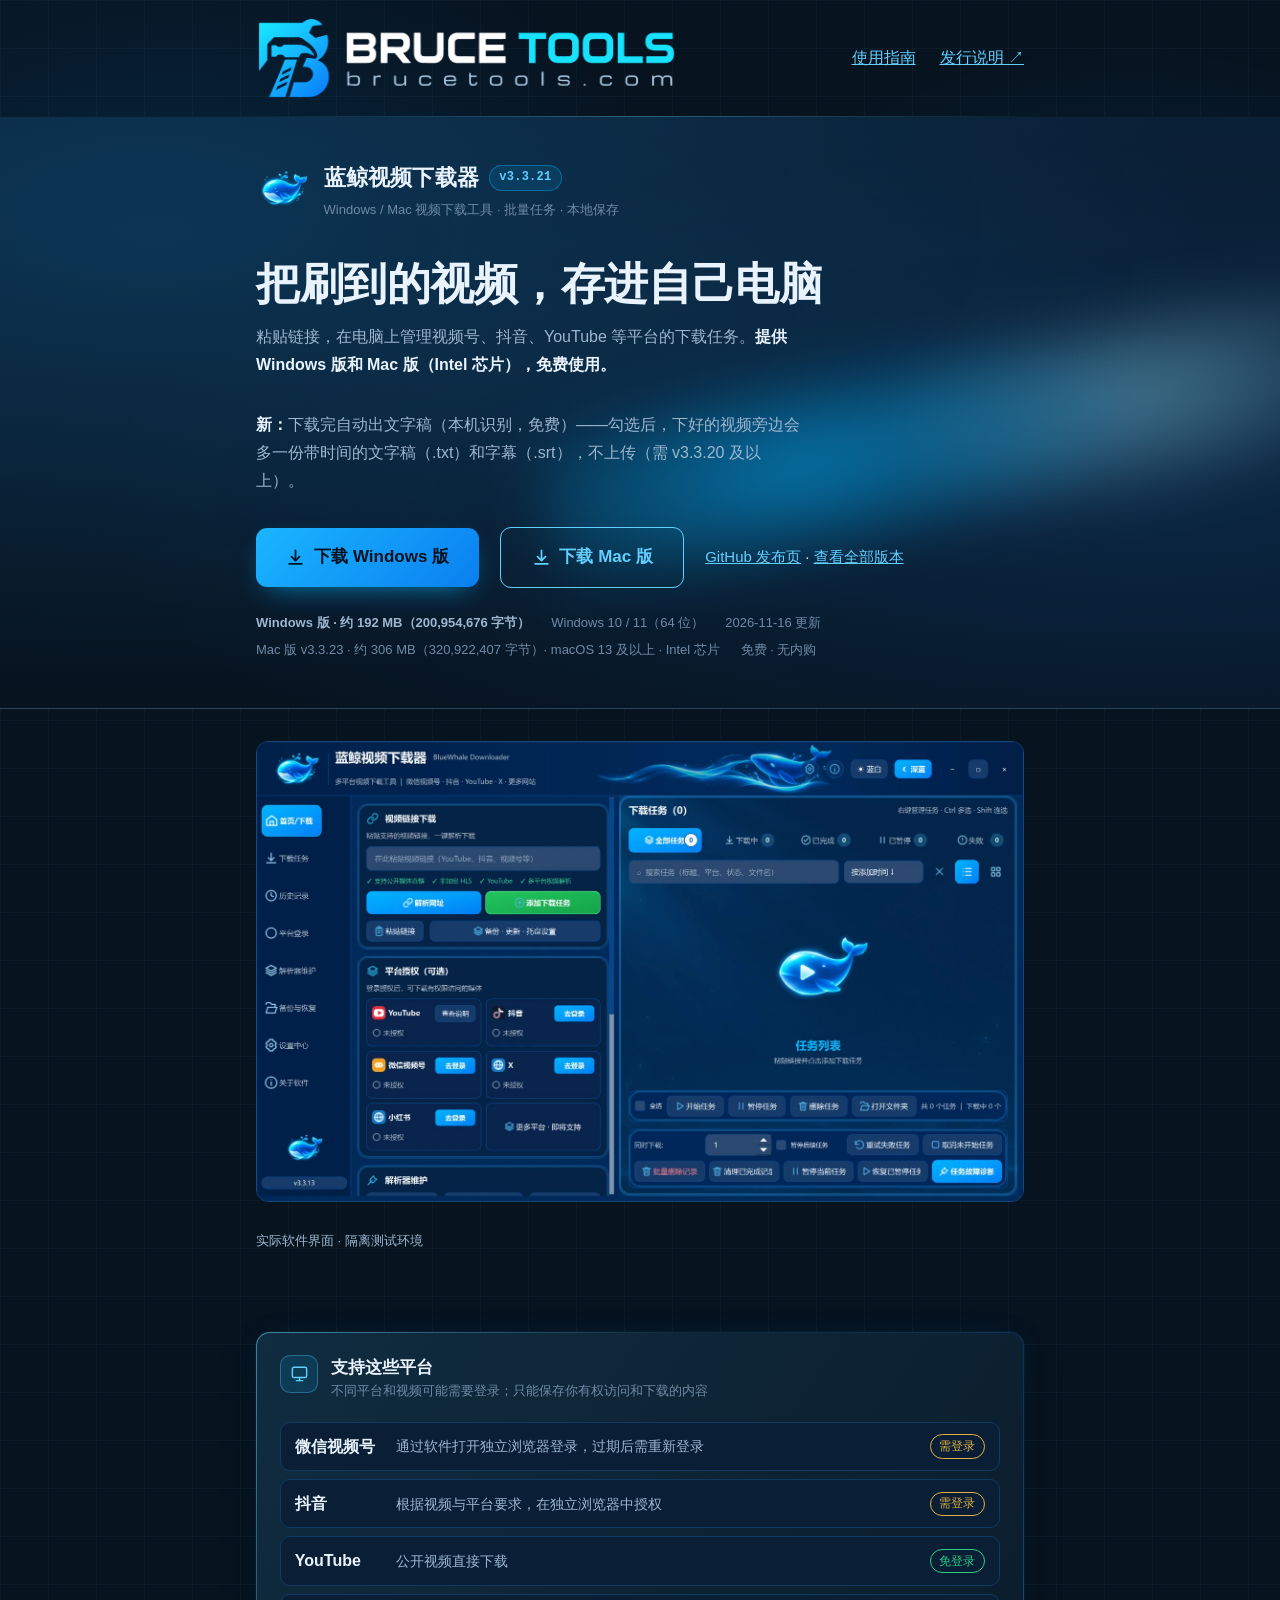
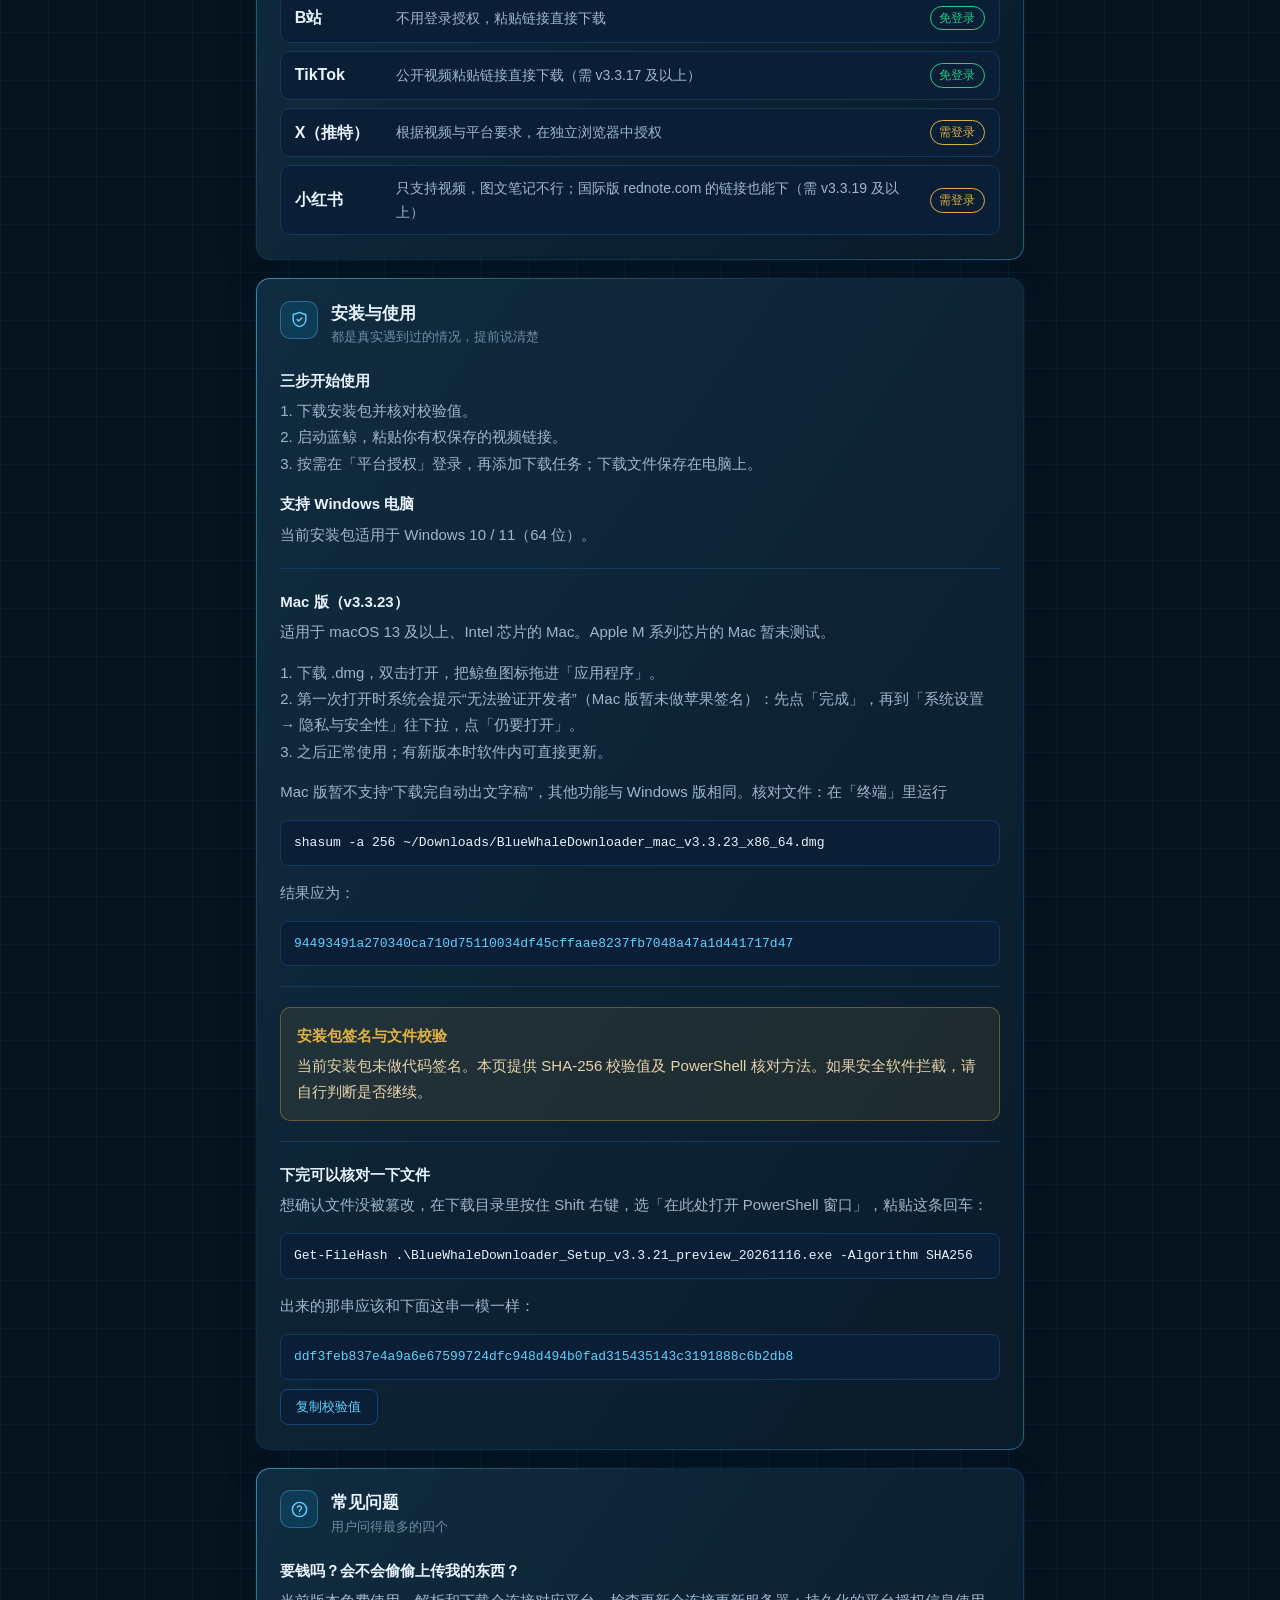
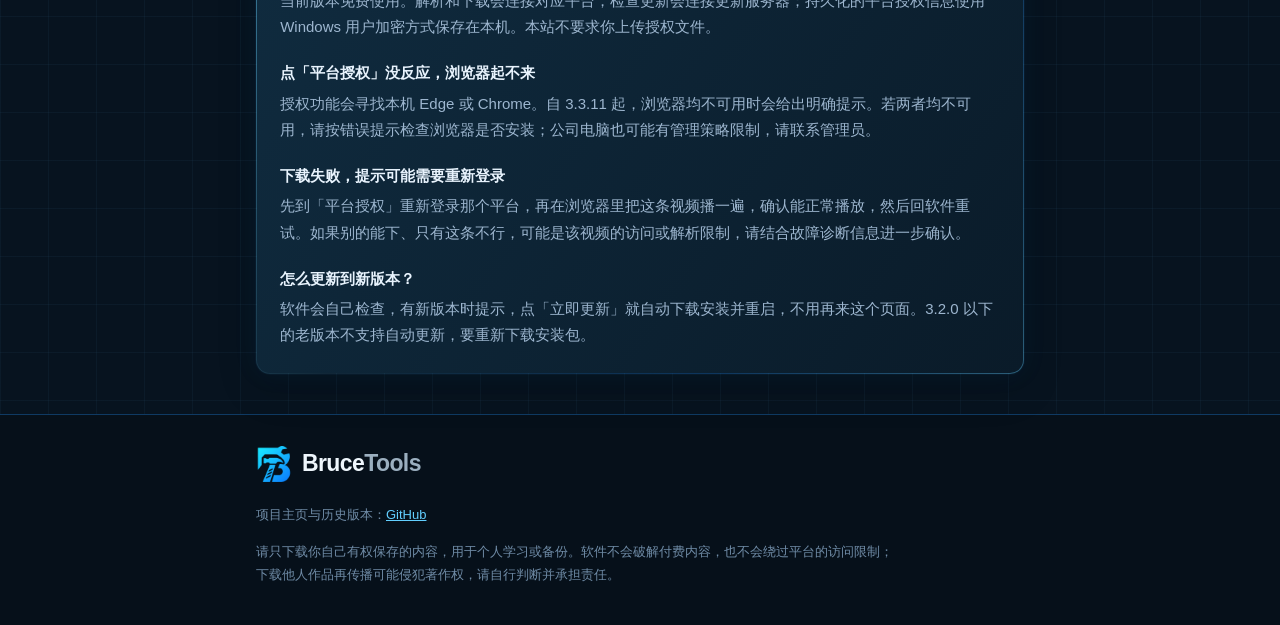
==== commit da8695da: "bluewhale: Mac v3.3.23 (latest-mac.json signed; download link, size, SHA-256) Co-Authored-By: Claude" ====
--- a/bluewhale/index.html
+++ b/bluewhale/index.html
@@ -206,7 +206,7 @@
         </svg>
         下载 Windows 版
       </a>
-      <a class="btn btn-mac" href="https://download.brucetools.com/BlueWhaleDownloader_mac_v3.3.22_x86_64.dmg">
+      <a class="btn btn-mac" href="https://download.brucetools.com/BlueWhaleDownloader_mac_v3.3.23_x86_64.dmg">
         <svg viewBox="0 0 24 24" fill="none" stroke="currentColor" stroke-width="2.2" stroke-linecap="round" stroke-linejoin="round" aria-hidden="true">
           <path d="M12 3v12"/><path d="m7 11 5 5 5-5"/><path d="M4 20h16"/>
         </svg>
@@ -219,7 +219,7 @@
       <li><b>Windows 版 · 约 192 MB（200,954,676 字节）</b></li>
       <li>Windows 10 / 11（64 位）</li>
       <li>2026-11-16 更新</li>
-      <li>Mac 版 v3.3.22 · 约 308 MB（323,026,822 字节）· macOS 13 及以上 · Intel 芯片</li>
+      <li>Mac 版 v3.3.23 · 约 306 MB（320,922,407 字节）· macOS 13 及以上 · Intel 芯片</li>
       <li>免费 · 无内购</li>
     </ul>
   </div>
@@ -262,13 +262,13 @@
       </div>
 
       <div class="block" id="mac">
-        <h3>Mac 版（v3.3.22）</h3>
+        <h3>Mac 版（v3.3.23）</h3>
         <p>适用于 macOS 13 及以上、Intel 芯片的 Mac。Apple M 系列芯片的 Mac 暂未测试。</p>
         <p>1. 下载 .dmg，双击打开，把鲸鱼图标拖进「应用程序」。<br>2. 第一次打开时系统会提示“无法验证开发者”（Mac 版暂未做苹果签名）：先点「完成」，再到「系统设置 → 隐私与安全性」往下拉，点「仍要打开」。<br>3. 之后正常使用；有新版本时软件内可直接更新。</p>
         <p>Mac 版暂不支持“下载完自动出文字稿”，其他功能与 Windows 版相同。核对文件：在「终端」里运行</p>
-        <code class="cmd">shasum -a 256 ~/Downloads/BlueWhaleDownloader_mac_v3.3.22_x86_64.dmg</code>
+        <code class="cmd">shasum -a 256 ~/Downloads/BlueWhaleDownloader_mac_v3.3.23_x86_64.dmg</code>
         <p>结果应为：</p>
-        <div class="hash"><code>06e1c43e83fdf6e60901b98a0daaaed9d1327df86dce11f5690c6fb4bb99423a</code></div>
+        <div class="hash"><code>94493491a270340ca710d75110034df45cffaae8237fb7048a47a1d441717d47</code></div>
       </div>
 
       <div class="block">
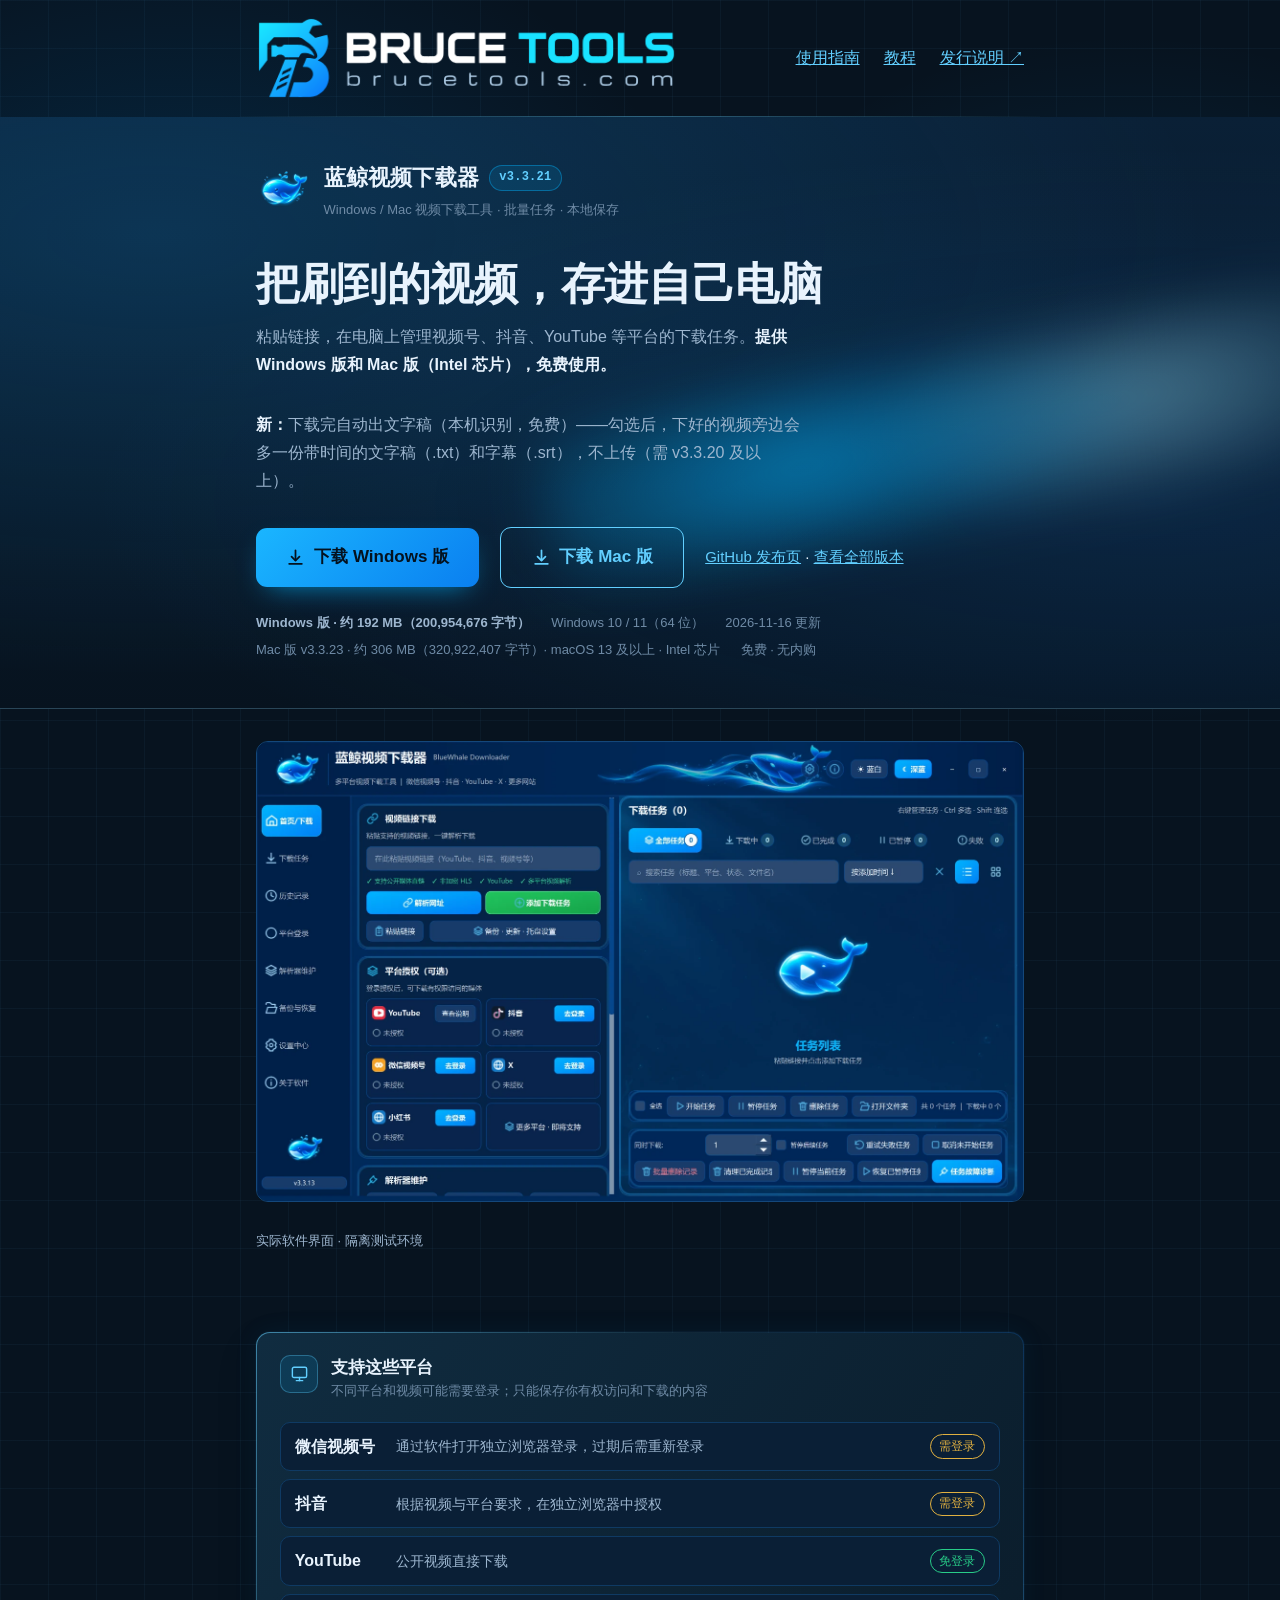
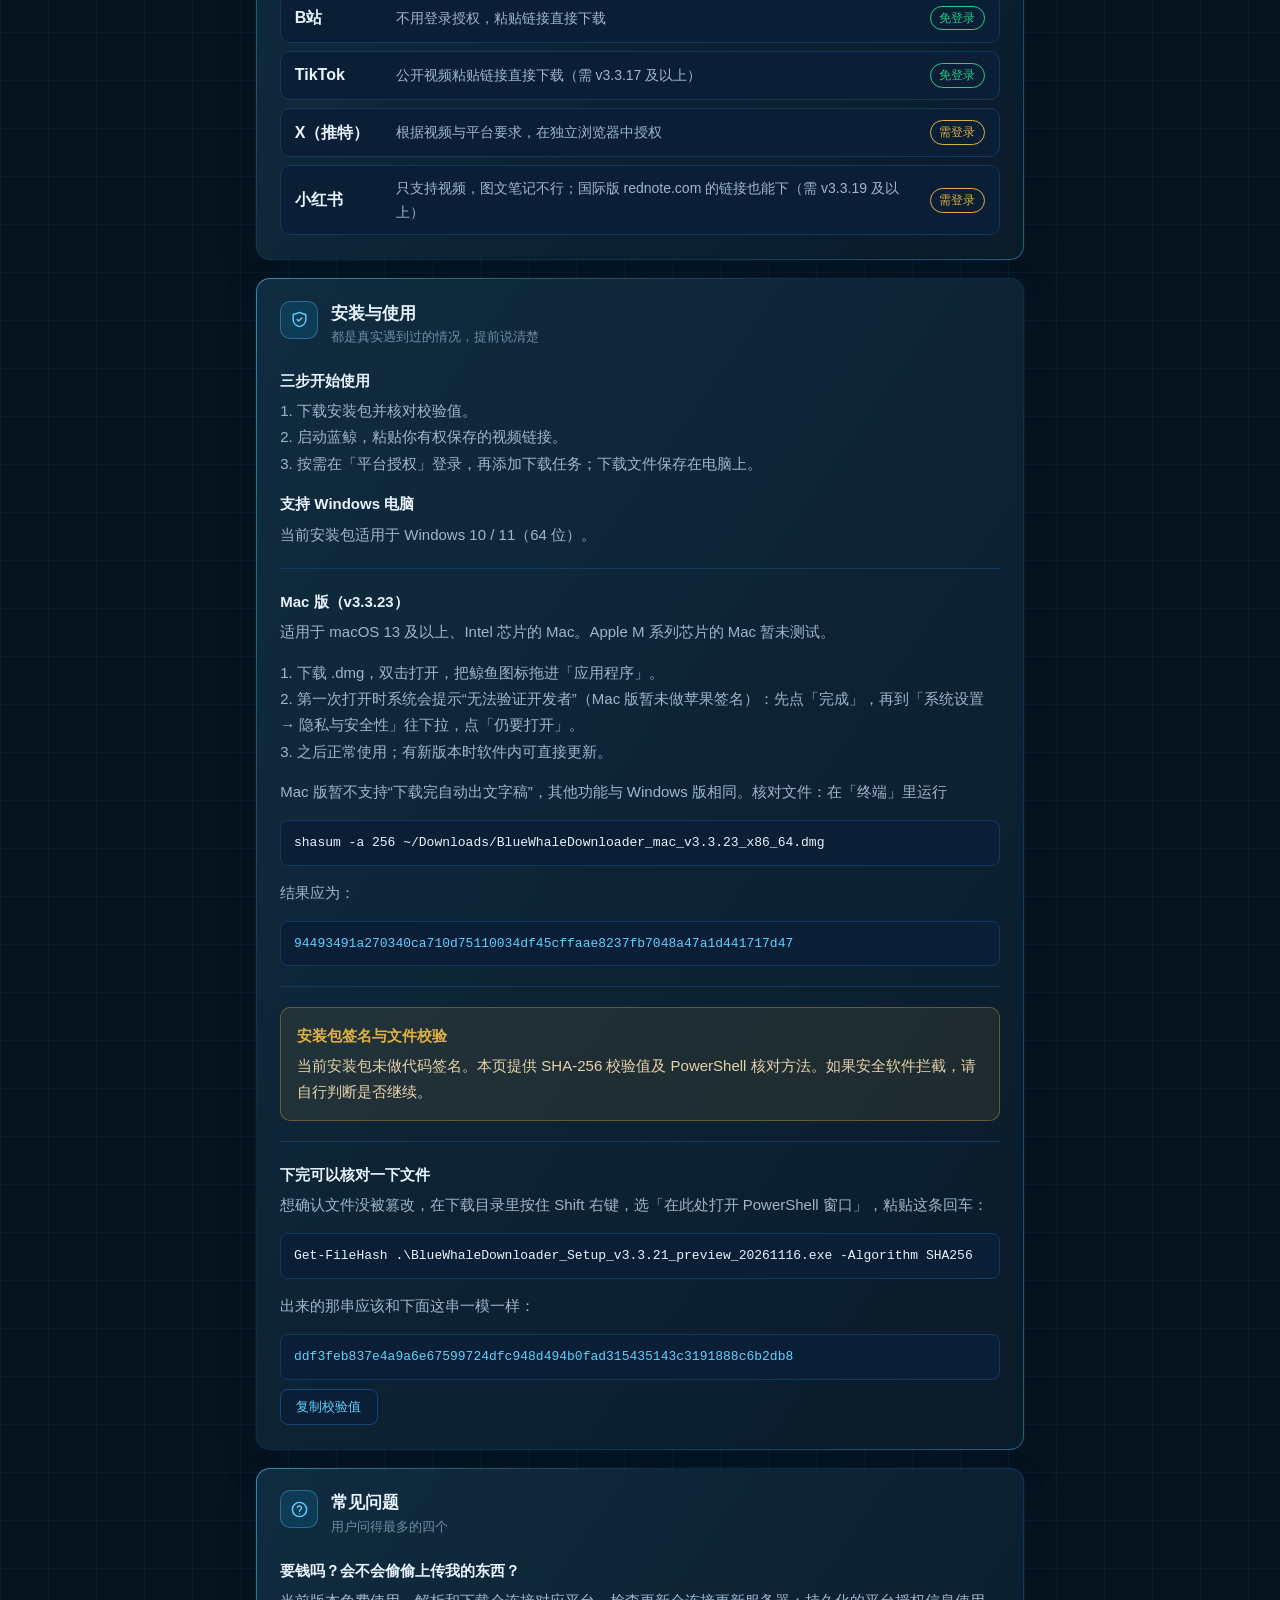
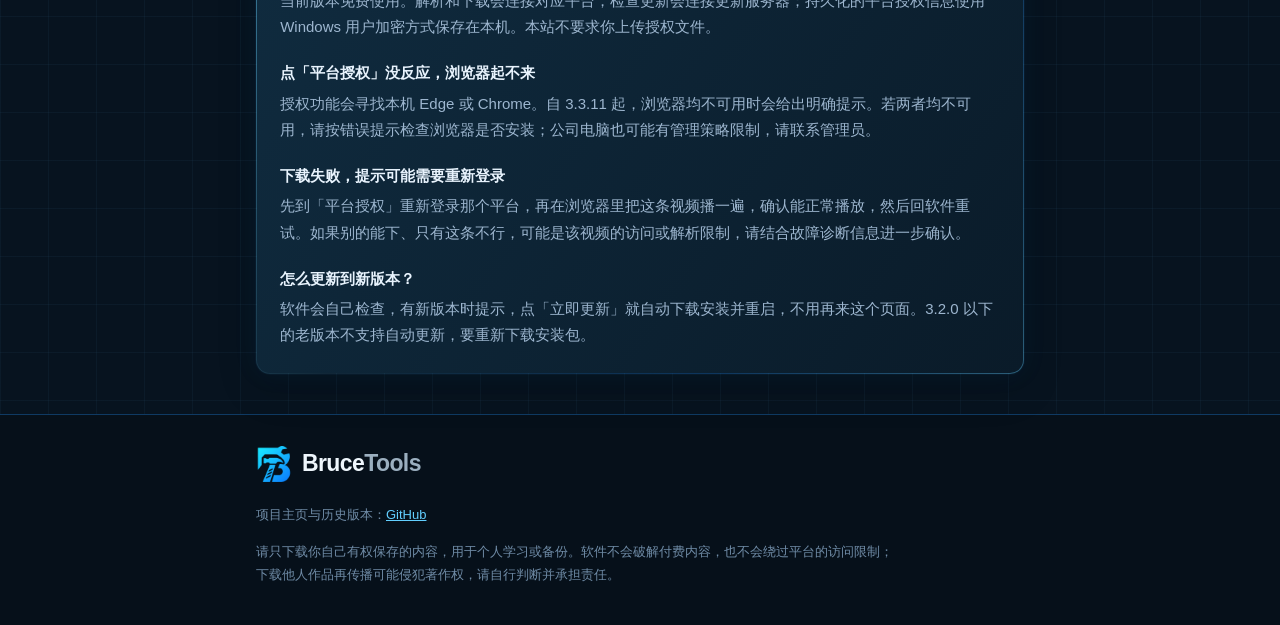
==== commit d61fa804: "新增教程页：视频号、抖音视频怎么下载到电脑 - /guide/、/guide/shipinhao/、/guide/douyin/（带 51.LA 统计、HowTo/FAQ 结构化数据） - scrip" ====
--- a/bluewhale/index.html
+++ b/bluewhale/index.html
@@ -185,7 +185,7 @@
 main .wrap{grid-template-columns:minmax(0,1fr)}.panel,.phead>div{min-width:0}@media(max-width:540px){.panel{padding:1rem}.sites .how{flex-basis:100%;order:3}}
 </style><link rel="stylesheet" href="/assets/brand.css"><script src="/assets/motion.js" defer></script><script src="/assets/la.js" defer></script><meta property="og:type" content="website"><meta property="og:site_name" content="BruceTools"><meta property="og:locale" content="zh_CN"><meta property="og:url" content="https://brucetools.com/bluewhale/"><meta property="og:title" content="蓝鲸视频下载器 · Windows 版下载"><meta property="og:description" content="粘贴链接，在电脑上管理视频号、抖音、B站、YouTube、TikTok、X、小红书的下载任务。免费使用，官方下载与校验。"><meta property="og:image" content="https://brucetools.com/assets/og-card.jpg"><meta property="og:image:width" content="1200"><meta property="og:image:height" content="630"><meta name="twitter:card" content="summary_large_image"><script type="application/ld+json">{"@context": "https://schema.org", "@type": "SoftwareApplication", "name": "蓝鲸视频下载器", "applicationCategory": "UtilitiesApplication", "operatingSystem": "Windows 10, Windows 11, macOS 13+", "inLanguage": "zh-CN", "description": "蓝鲸视频下载器：粘贴链接，把你有权保存的视频号、抖音、B站、YouTube、TikTok、X、小红书视频下载到电脑。Windows 10 / 11 与 Mac 免费使用，附 SHA-256 校验与平台授权指南。", "url": "https://brucetools.com/bluewhale/", "image": "https://brucetools.com/assets/whale.png", "offers": {"@type": "Offer", "price": "0", "priceCurrency": "CNY"}}</script></head><body class="download-page"><a class="skip" href="#main">跳到主要内容</a>
 
-<nav class="wrap" aria-label="主导航" style="padding-block:1rem;display:flex;flex-wrap:wrap;gap:1.5rem"><a class="wordmark brand-header" href="/" aria-label="BruceTools 首页"><img src="/assets/logo-header.webp" alt="BruceTools · brucetools.com" width="337" height="84"></a><a href="#guide">使用指南</a><a href="https://github.com/chichangbang1-arch/bluewhale-downloader/releases/tag/v3.3.21">发行说明 ↗</a></nav><header class="hero">
+<nav class="wrap" aria-label="主导航" style="padding-block:1rem;display:flex;flex-wrap:wrap;gap:1.5rem"><a class="wordmark brand-header" href="/" aria-label="BruceTools 首页"><img src="/assets/logo-header.webp" alt="BruceTools · brucetools.com" width="337" height="84"></a><a href="#guide">使用指南</a><a href="/guide/">教程</a><a href="https://github.com/chichangbang1-arch/bluewhale-downloader/releases/tag/v3.3.21">发行说明 ↗</a></nav><header class="hero">
   <div class="wrap">
     <div class="brand">
       <img src="/assets/whale.png" alt="蓝鲸视频下载器图标" width="54" height="54">
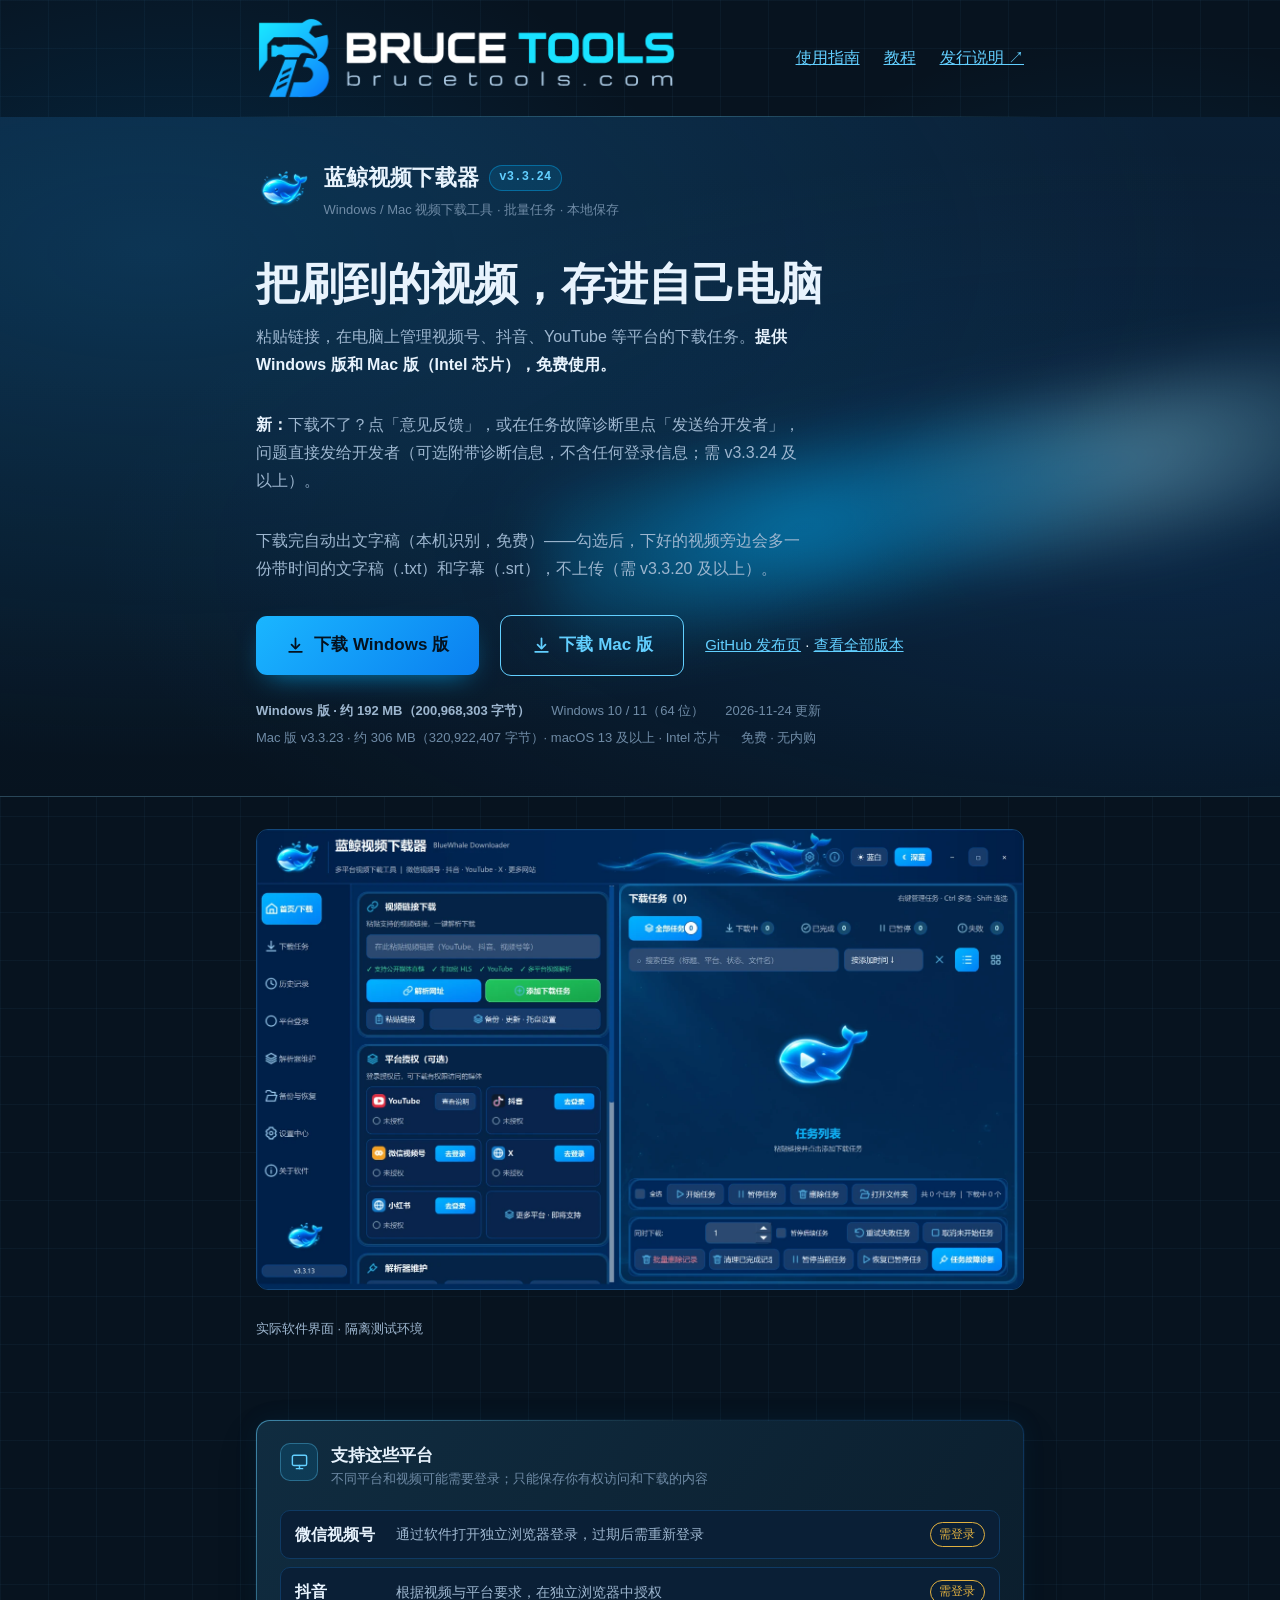
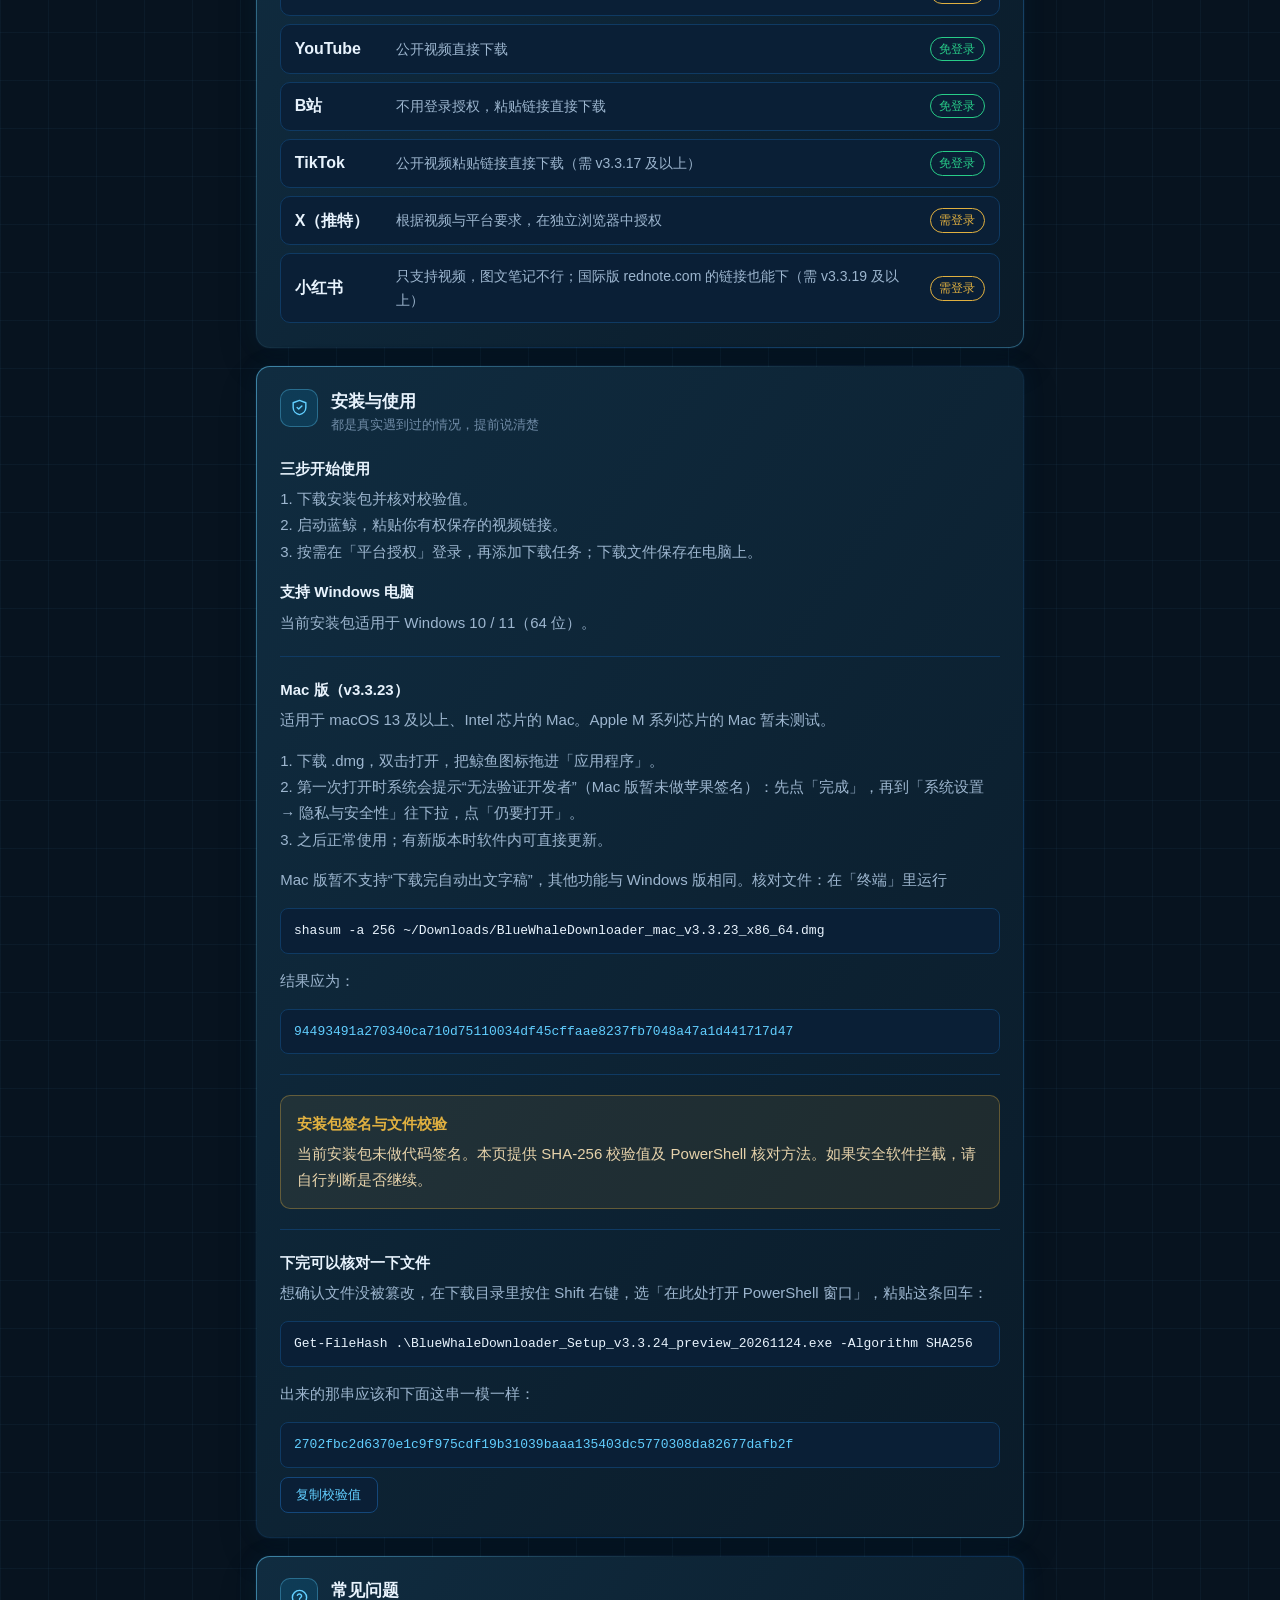
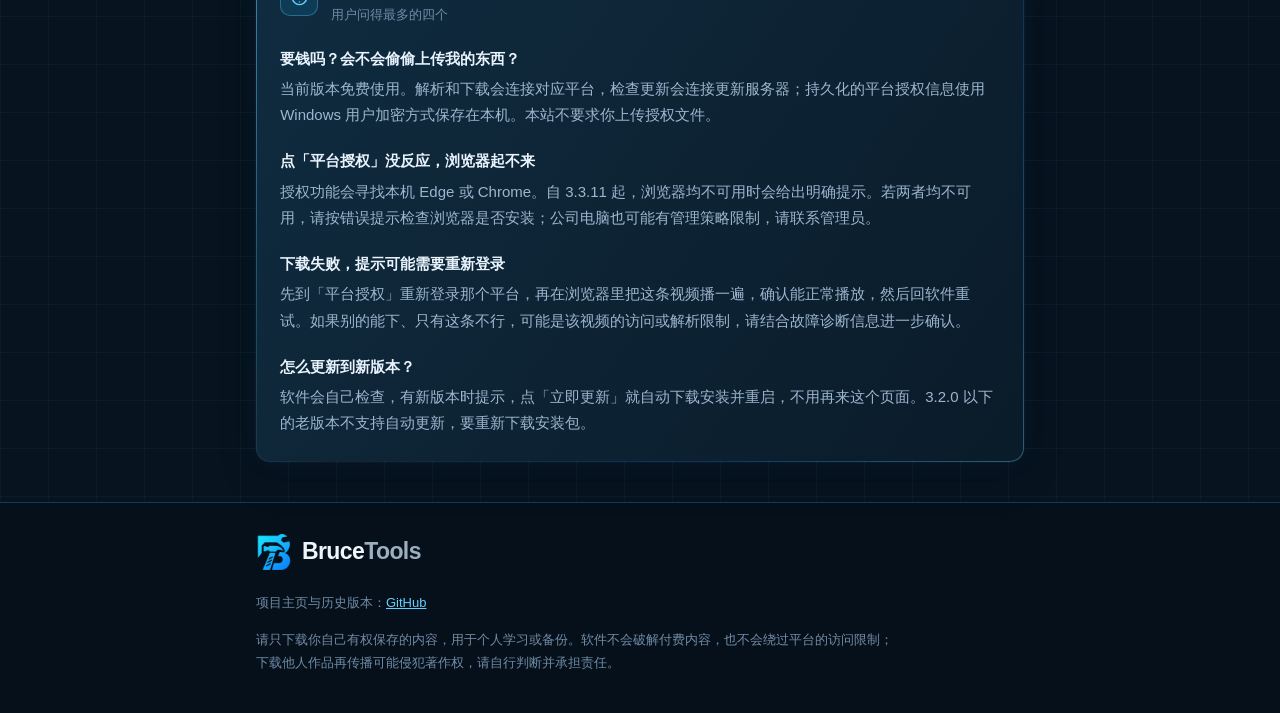
==== commit add3f446: "蓝鲸 Windows 3.3.24：一键反馈；下载页与更新清单 Co-Authored-By: Claude Opus 5.5 <noreply@anthropic.com> Claude-Sessi" ====
--- a/bluewhale/index.html
+++ b/bluewhale/index.html
@@ -185,22 +185,23 @@
 main .wrap{grid-template-columns:minmax(0,1fr)}.panel,.phead>div{min-width:0}@media(max-width:540px){.panel{padding:1rem}.sites .how{flex-basis:100%;order:3}}
 </style><link rel="stylesheet" href="/assets/brand.css"><script src="/assets/motion.js" defer></script><script src="/assets/la.js" defer></script><meta property="og:type" content="website"><meta property="og:site_name" content="BruceTools"><meta property="og:locale" content="zh_CN"><meta property="og:url" content="https://brucetools.com/bluewhale/"><meta property="og:title" content="蓝鲸视频下载器 · Windows 版下载"><meta property="og:description" content="粘贴链接，在电脑上管理视频号、抖音、B站、YouTube、TikTok、X、小红书的下载任务。免费使用，官方下载与校验。"><meta property="og:image" content="https://brucetools.com/assets/og-card.jpg"><meta property="og:image:width" content="1200"><meta property="og:image:height" content="630"><meta name="twitter:card" content="summary_large_image"><script type="application/ld+json">{"@context": "https://schema.org", "@type": "SoftwareApplication", "name": "蓝鲸视频下载器", "applicationCategory": "UtilitiesApplication", "operatingSystem": "Windows 10, Windows 11, macOS 13+", "inLanguage": "zh-CN", "description": "蓝鲸视频下载器：粘贴链接，把你有权保存的视频号、抖音、B站、YouTube、TikTok、X、小红书视频下载到电脑。Windows 10 / 11 与 Mac 免费使用，附 SHA-256 校验与平台授权指南。", "url": "https://brucetools.com/bluewhale/", "image": "https://brucetools.com/assets/whale.png", "offers": {"@type": "Offer", "price": "0", "priceCurrency": "CNY"}}</script></head><body class="download-page"><a class="skip" href="#main">跳到主要内容</a>
 
-<nav class="wrap" aria-label="主导航" style="padding-block:1rem;display:flex;flex-wrap:wrap;gap:1.5rem"><a class="wordmark brand-header" href="/" aria-label="BruceTools 首页"><img src="/assets/logo-header.webp" alt="BruceTools · brucetools.com" width="337" height="84"></a><a href="#guide">使用指南</a><a href="/guide/">教程</a><a href="https://github.com/chichangbang1-arch/bluewhale-downloader/releases/tag/v3.3.21">发行说明 ↗</a></nav><header class="hero">
+<nav class="wrap" aria-label="主导航" style="padding-block:1rem;display:flex;flex-wrap:wrap;gap:1.5rem"><a class="wordmark brand-header" href="/" aria-label="BruceTools 首页"><img src="/assets/logo-header.webp" alt="BruceTools · brucetools.com" width="337" height="84"></a><a href="#guide">使用指南</a><a href="/guide/">教程</a><a href="https://github.com/chichangbang1-arch/bluewhale-downloader/releases/tag/v3.3.24">发行说明 ↗</a></nav><header class="hero">
   <div class="wrap">
     <div class="brand">
       <img src="/assets/whale.png" alt="蓝鲸视频下载器图标" width="54" height="54">
       <div>
-        <div class="brand-name"><b>蓝鲸视频下载器</b><span class="chip">v3.3.21</span></div>
+        <div class="brand-name"><b>蓝鲸视频下载器</b><span class="chip">v3.3.24</span></div>
         <div class="sub">Windows / Mac 视频下载工具 · 批量任务 · 本地保存</div>
       </div>
     </div>
 
     <h1>把刷到的视频，存进自己电脑</h1>
     <p class="lede">粘贴链接，在电脑上管理视频号、抖音、YouTube 等平台的下载任务。<b>提供 Windows 版和 Mac 版（Intel 芯片），免费使用。</b></p>
-    <p class="lede"><b>新：</b>下载完自动出文字稿（本机识别，免费）——勾选后，下好的视频旁边会多一份带时间的文字稿（.txt）和字幕（.srt），不上传（需 v3.3.20 及以上）。</p>
+    <p class="lede"><b>新：</b>下载不了？点「意见反馈」，或在任务故障诊断里点「发送给开发者」，问题直接发给开发者（可选附带诊断信息，不含任何登录信息；需 v3.3.24 及以上）。</p>
+    <p class="lede">下载完自动出文字稿（本机识别，免费）——勾选后，下好的视频旁边会多一份带时间的文字稿（.txt）和字幕（.srt），不上传（需 v3.3.20 及以上）。</p>
 
     <div class="get">
-      <a class="btn" href="https://download.brucetools.com/BlueWhaleDownloader_Setup_v3.3.21_preview_20261116.exe">
+      <a class="btn" href="https://download.brucetools.com/BlueWhaleDownloader_Setup_v3.3.24_preview_20261124.exe">
         <svg viewBox="0 0 24 24" fill="none" stroke="currentColor" stroke-width="2.2" stroke-linecap="round" stroke-linejoin="round" aria-hidden="true">
           <path d="M12 3v12"/><path d="m7 11 5 5 5-5"/><path d="M4 20h16"/>
         </svg>
@@ -212,13 +213,13 @@
         </svg>
         下载 Mac 版
       </a>
-      <span class="alt"><a href="https://github.com/chichangbang1-arch/bluewhale-downloader/releases/tag/v3.3.21">GitHub 发布页</a> · <a href="https://github.com/chichangbang1-arch/bluewhale-downloader/releases">查看全部版本</a></span>
+      <span class="alt"><a href="https://github.com/chichangbang1-arch/bluewhale-downloader/releases/tag/v3.3.24">GitHub 发布页</a> · <a href="https://github.com/chichangbang1-arch/bluewhale-downloader/releases">查看全部版本</a></span>
     </div>
 
     <ul class="meta">
-      <li><b>Windows 版 · 约 192 MB（200,954,676 字节）</b></li>
+      <li><b>Windows 版 · 约 192 MB（200,968,303 字节）</b></li>
       <li>Windows 10 / 11（64 位）</li>
-      <li>2026-11-16 更新</li>
+      <li>2026-11-24 更新</li>
       <li>Mac 版 v3.3.23 · 约 306 MB（320,922,407 字节）· macOS 13 及以上 · Intel 芯片</li>
       <li>免费 · 无内购</li>
     </ul>
@@ -281,10 +282,10 @@
       <div class="block">
         <h3>下完可以核对一下文件</h3>
         <p>想确认文件没被篡改，在下载目录里按住 Shift 右键，选「在此处打开 PowerShell 窗口」，粘贴这条回车：</p>
-        <code class="cmd">Get-FileHash .\BlueWhaleDownloader_Setup_v3.3.21_preview_20261116.exe -Algorithm SHA256</code>
+        <code class="cmd">Get-FileHash .\BlueWhaleDownloader_Setup_v3.3.24_preview_20261124.exe -Algorithm SHA256</code>
         <p>出来的那串应该和下面这串一模一样：</p>
         <div class="hash">
-          <code id="sha">ddf3feb837e4a9a6e67599724dfc948d494b0fad315435143c3191888c6b2db8</code>
+          <code id="sha">2702fbc2d6370e1c9f975cdf19b31039baaa135403dc5770308da82677dafb2f</code>
           <button class="copy" id="copy" type="button">复制校验值</button>
         </div>
       </div>
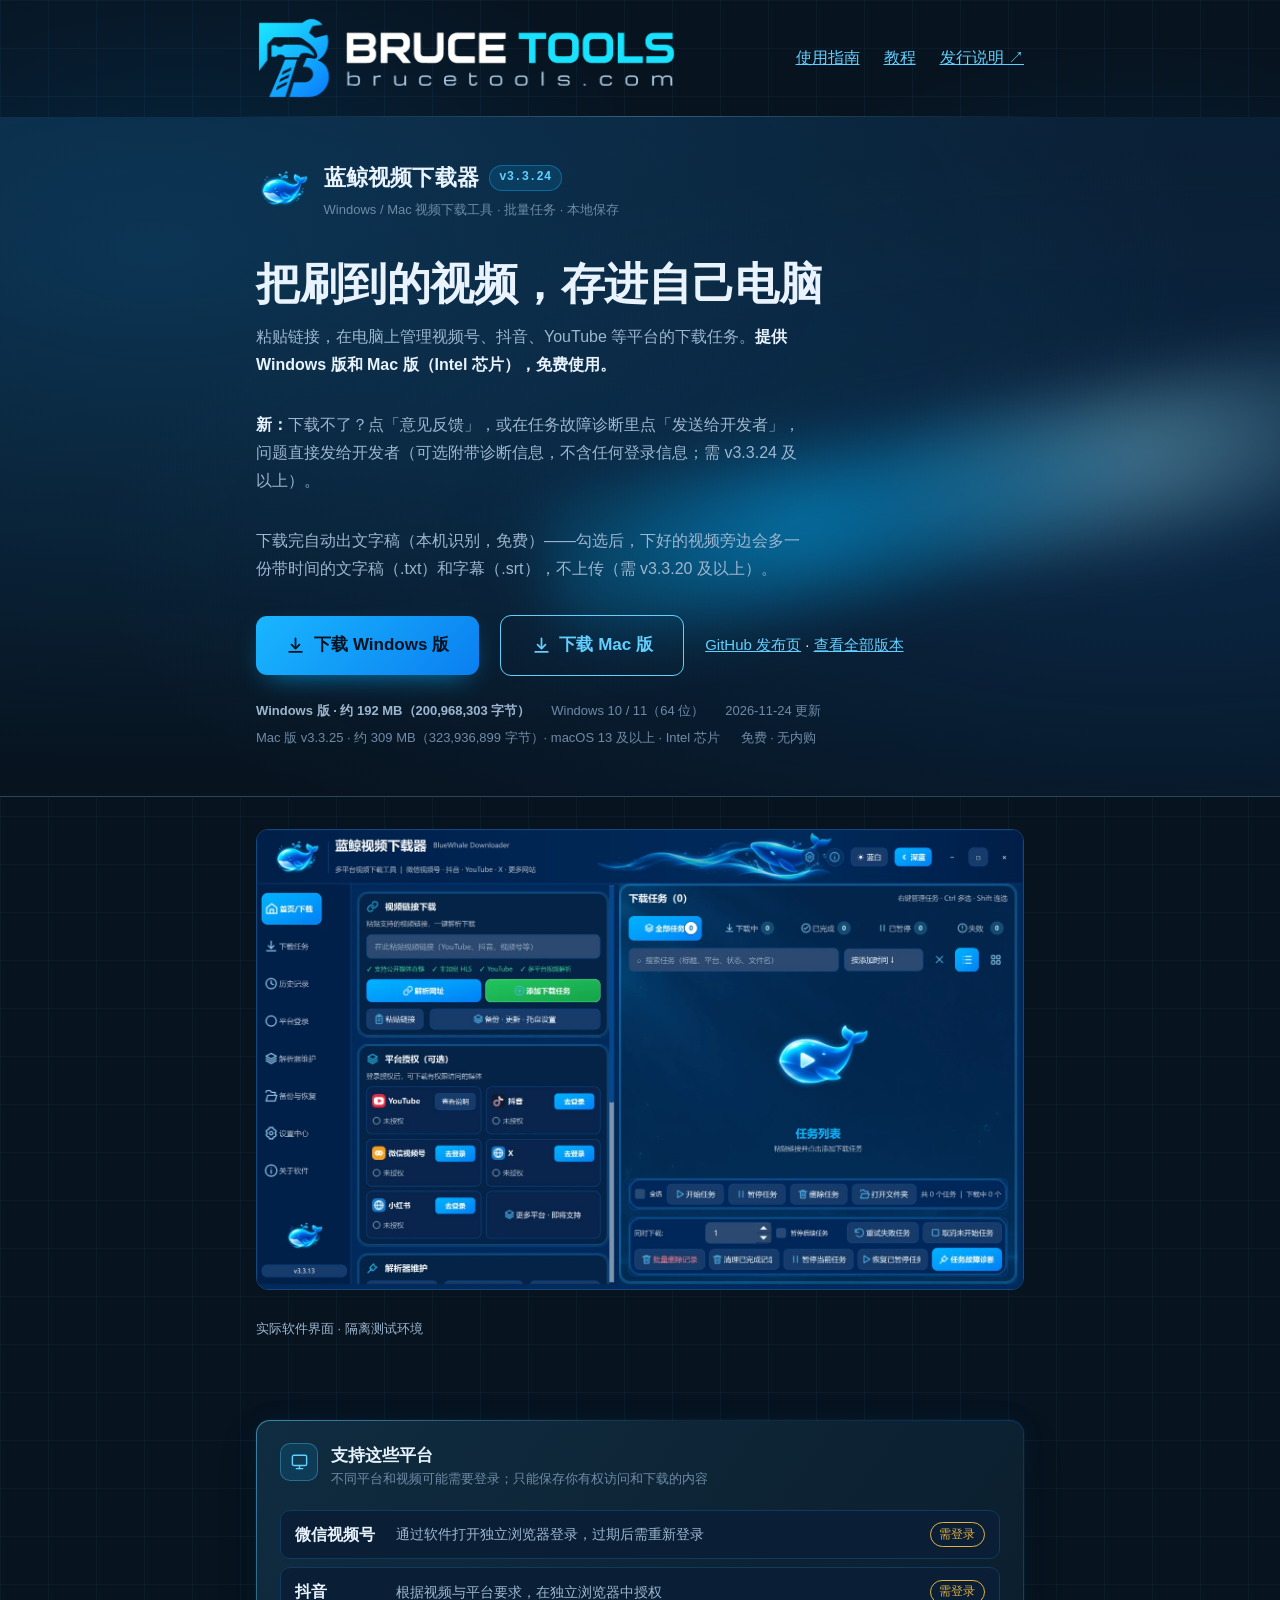
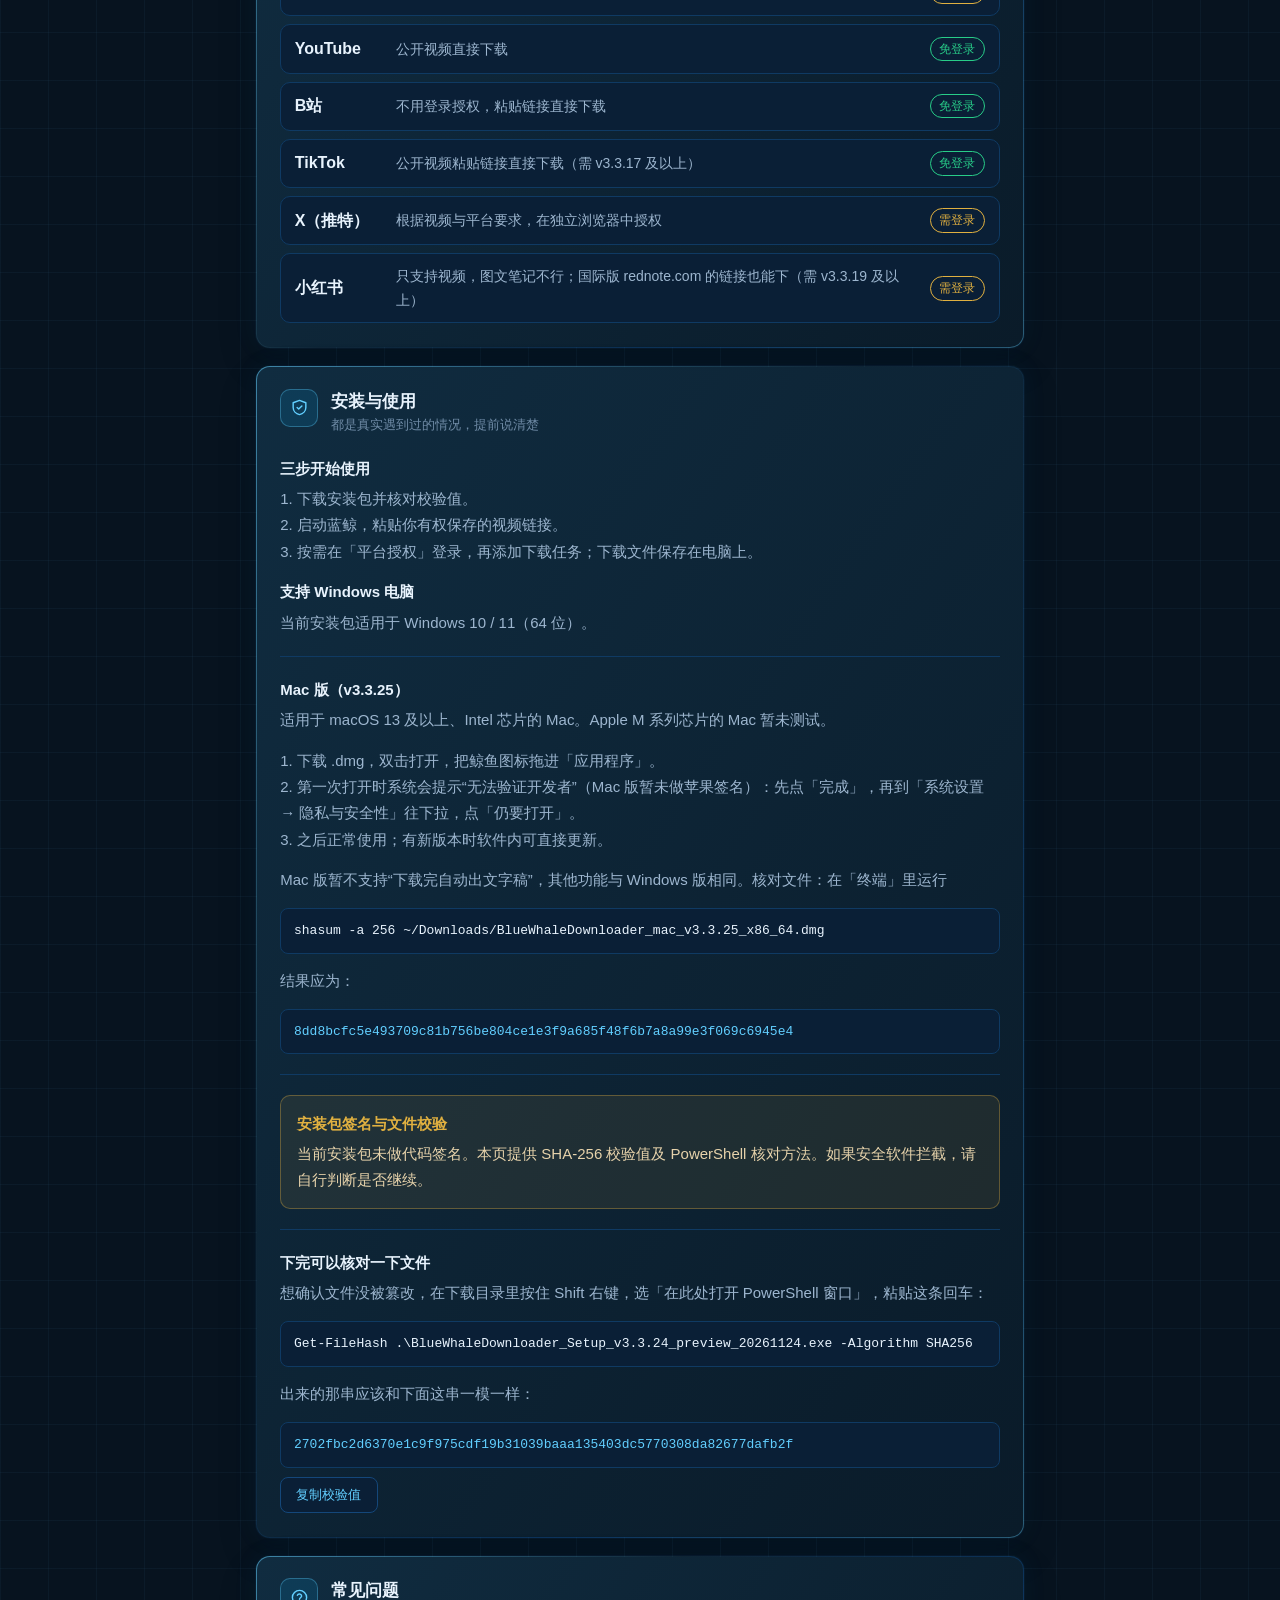
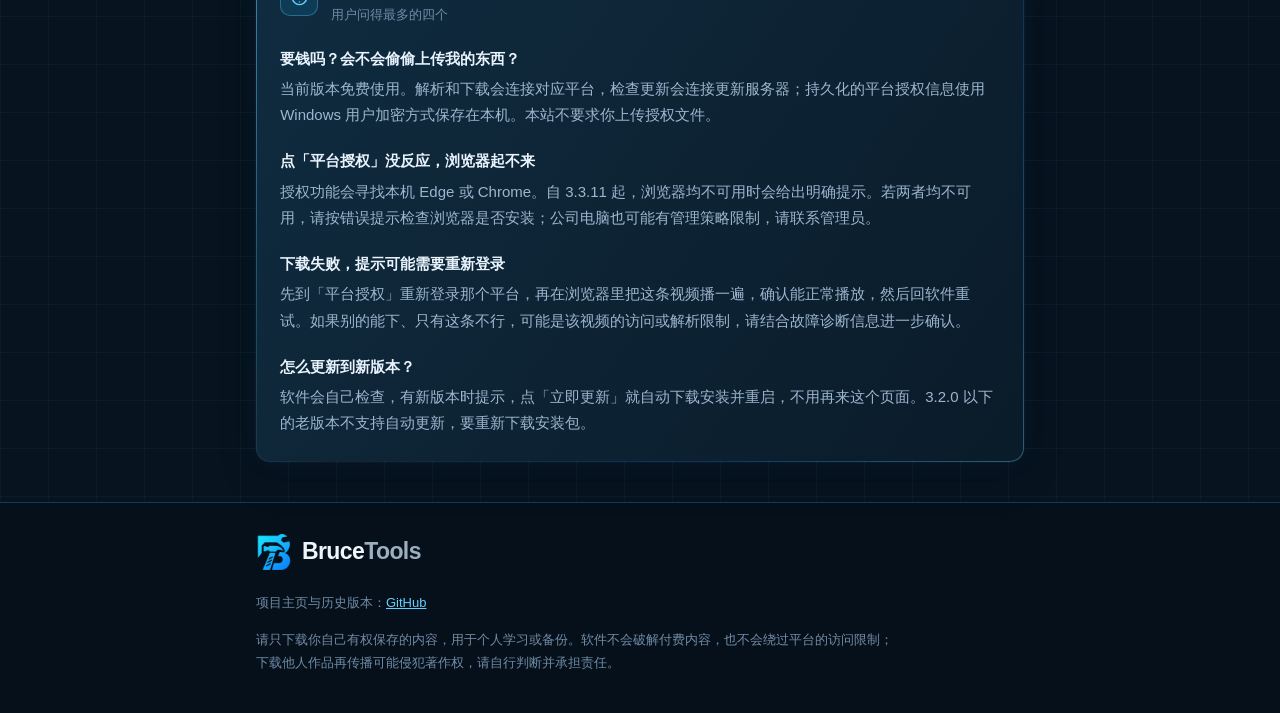
==== commit a56210d6: "蓝鲸 Mac 3.3.25：一键反馈（含 Mac 证书修复）；下载页与 latest-mac.json Co-Authored-By: Claude Opus 5.5 <noreply@anthrop" ====
--- a/bluewhale/index.html
+++ b/bluewhale/index.html
@@ -207,7 +207,7 @@
         </svg>
         下载 Windows 版
       </a>
-      <a class="btn btn-mac" href="https://download.brucetools.com/BlueWhaleDownloader_mac_v3.3.23_x86_64.dmg">
+      <a class="btn btn-mac" href="https://download.brucetools.com/BlueWhaleDownloader_mac_v3.3.25_x86_64.dmg">
         <svg viewBox="0 0 24 24" fill="none" stroke="currentColor" stroke-width="2.2" stroke-linecap="round" stroke-linejoin="round" aria-hidden="true">
           <path d="M12 3v12"/><path d="m7 11 5 5 5-5"/><path d="M4 20h16"/>
         </svg>
@@ -220,7 +220,7 @@
       <li><b>Windows 版 · 约 192 MB（200,968,303 字节）</b></li>
       <li>Windows 10 / 11（64 位）</li>
       <li>2026-11-24 更新</li>
-      <li>Mac 版 v3.3.23 · 约 306 MB（320,922,407 字节）· macOS 13 及以上 · Intel 芯片</li>
+      <li>Mac 版 v3.3.25 · 约 309 MB（323,936,899 字节）· macOS 13 及以上 · Intel 芯片</li>
       <li>免费 · 无内购</li>
     </ul>
   </div>
@@ -263,13 +263,13 @@
       </div>
 
       <div class="block" id="mac">
-        <h3>Mac 版（v3.3.23）</h3>
+        <h3>Mac 版（v3.3.25）</h3>
         <p>适用于 macOS 13 及以上、Intel 芯片的 Mac。Apple M 系列芯片的 Mac 暂未测试。</p>
         <p>1. 下载 .dmg，双击打开，把鲸鱼图标拖进「应用程序」。<br>2. 第一次打开时系统会提示“无法验证开发者”（Mac 版暂未做苹果签名）：先点「完成」，再到「系统设置 → 隐私与安全性」往下拉，点「仍要打开」。<br>3. 之后正常使用；有新版本时软件内可直接更新。</p>
         <p>Mac 版暂不支持“下载完自动出文字稿”，其他功能与 Windows 版相同。核对文件：在「终端」里运行</p>
-        <code class="cmd">shasum -a 256 ~/Downloads/BlueWhaleDownloader_mac_v3.3.23_x86_64.dmg</code>
+        <code class="cmd">shasum -a 256 ~/Downloads/BlueWhaleDownloader_mac_v3.3.25_x86_64.dmg</code>
         <p>结果应为：</p>
-        <div class="hash"><code>94493491a270340ca710d75110034df45cffaae8237fb7048a47a1d441717d47</code></div>
+        <div class="hash"><code>8dd8bcfc5e493709c81b756be804ce1e3f9a685f48f6b7a8a99e3f069c6945e4</code></div>
       </div>
 
       <div class="block">
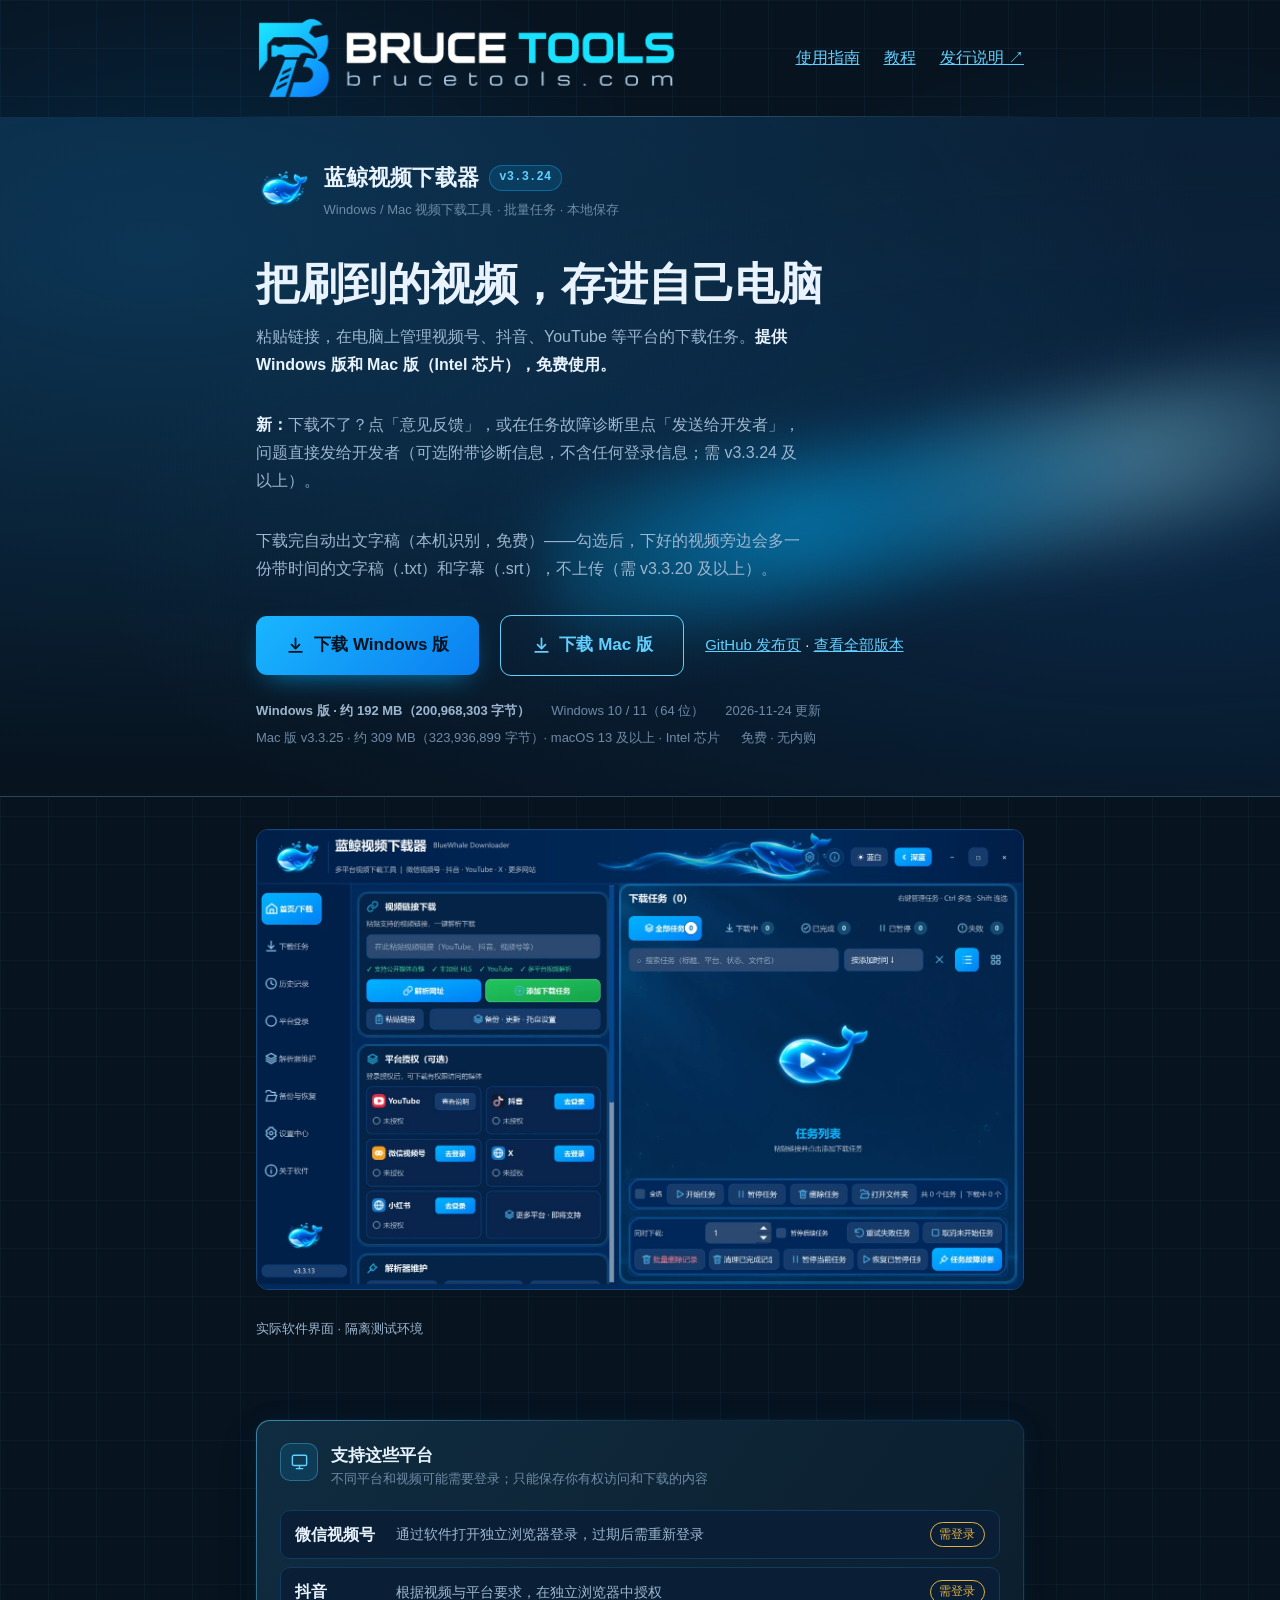
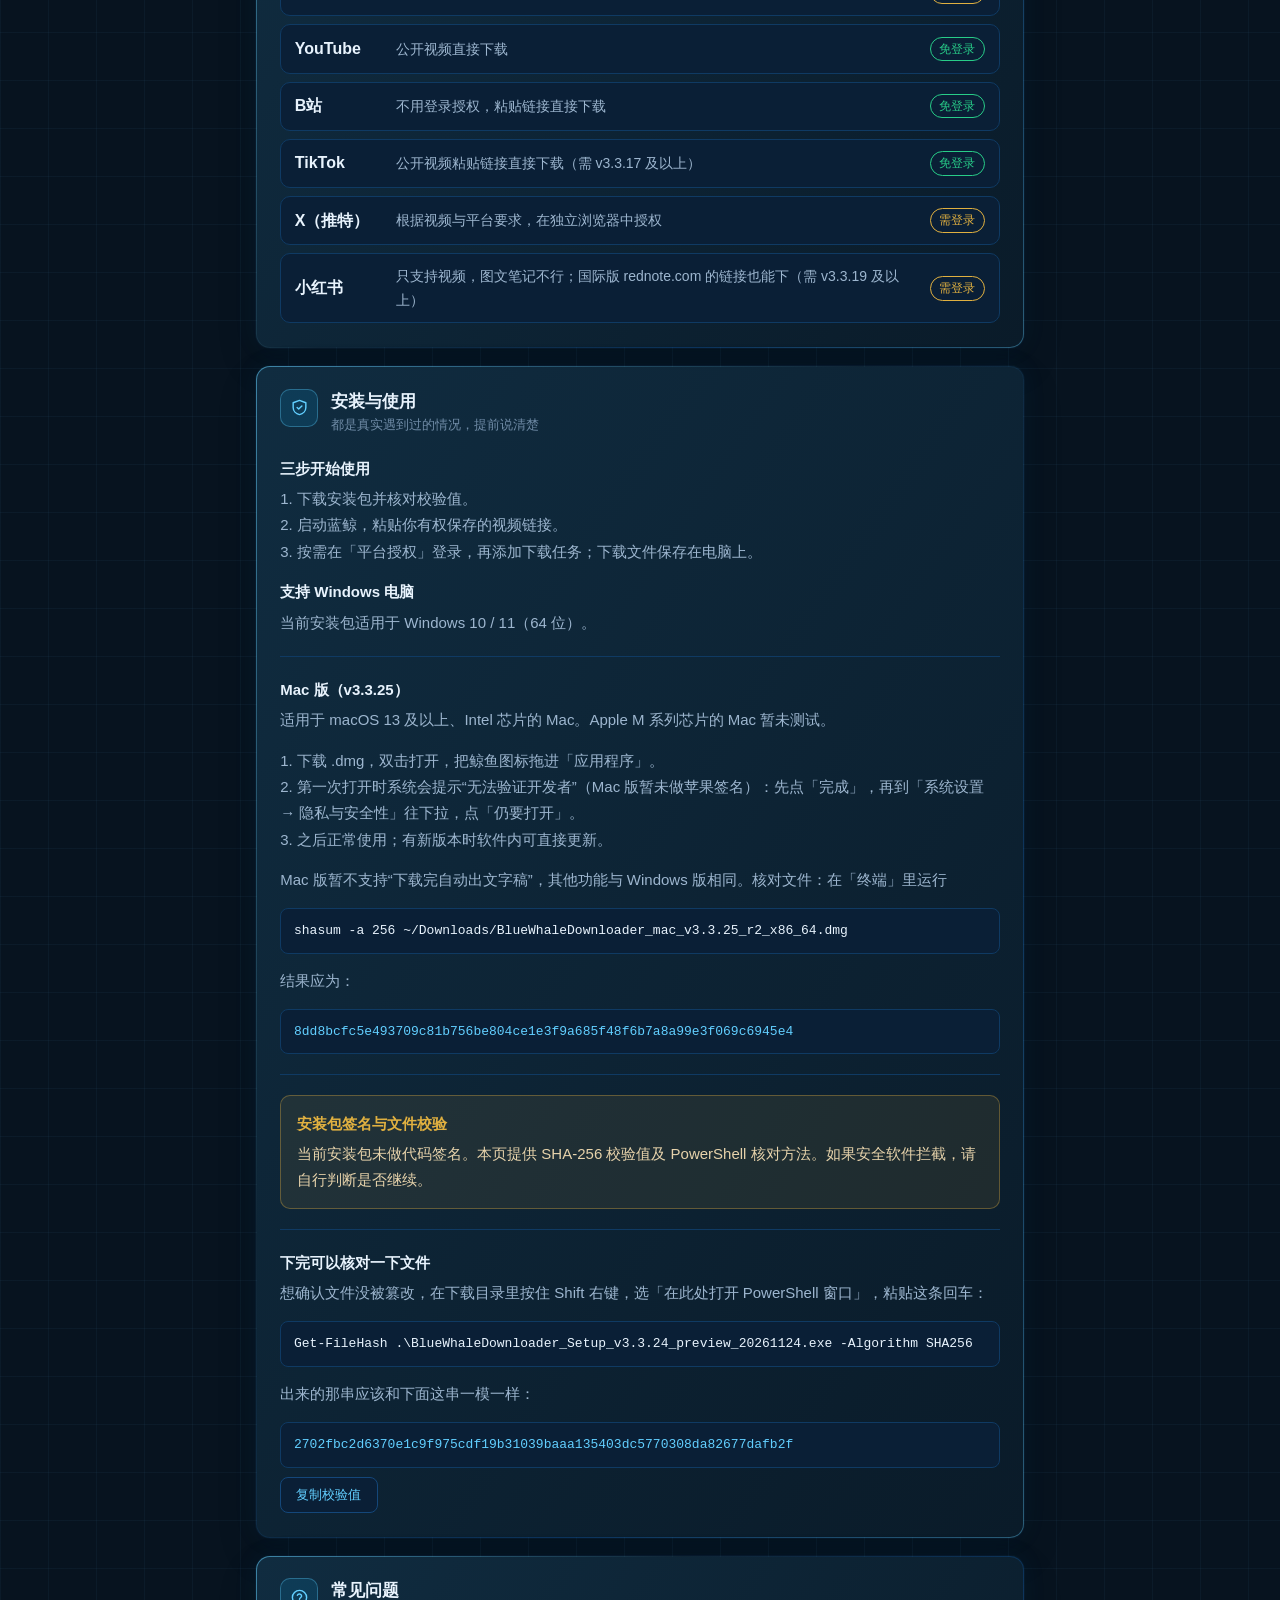
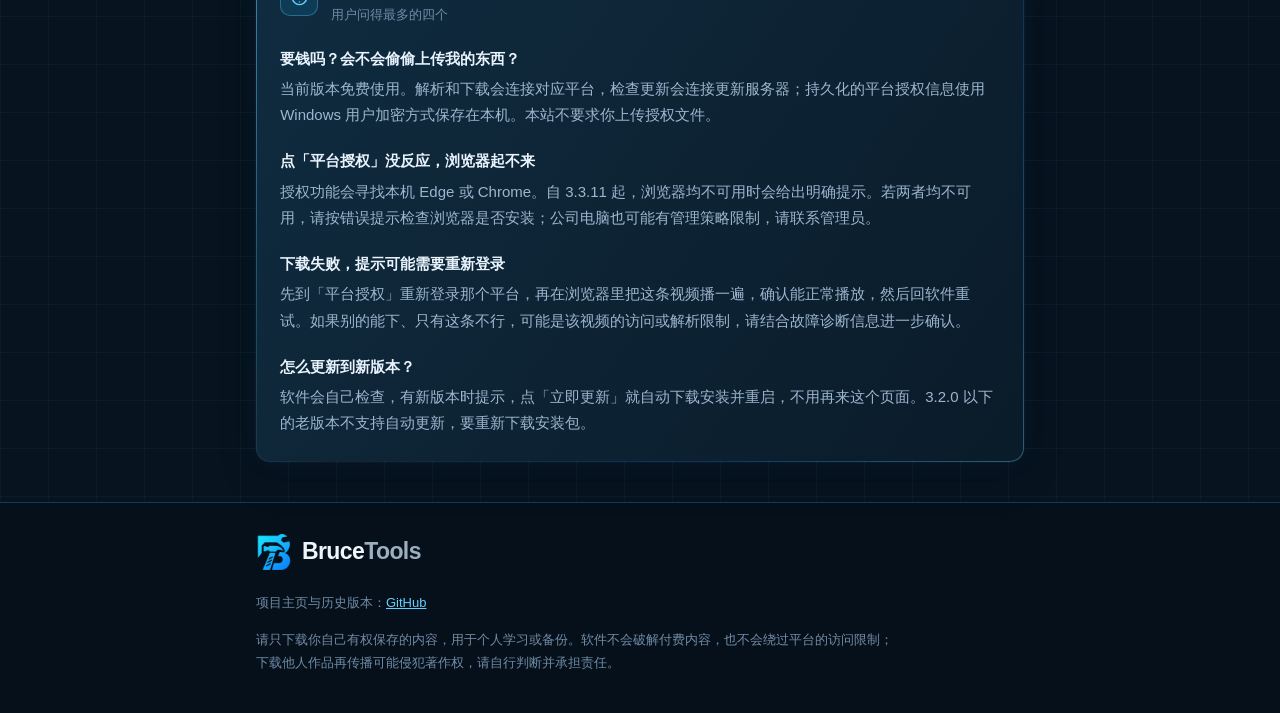
==== commit ef5b780a: "Mac 3.3.25: download link and latest-mac.json point to r2 file name (stale CDN copy on old name) Co-" ====
--- a/bluewhale/index.html
+++ b/bluewhale/index.html
@@ -207,7 +207,7 @@
         </svg>
         下载 Windows 版
       </a>
-      <a class="btn btn-mac" href="https://download.brucetools.com/BlueWhaleDownloader_mac_v3.3.25_x86_64.dmg">
+      <a class="btn btn-mac" href="https://download.brucetools.com/BlueWhaleDownloader_mac_v3.3.25_r2_x86_64.dmg">
         <svg viewBox="0 0 24 24" fill="none" stroke="currentColor" stroke-width="2.2" stroke-linecap="round" stroke-linejoin="round" aria-hidden="true">
           <path d="M12 3v12"/><path d="m7 11 5 5 5-5"/><path d="M4 20h16"/>
         </svg>
@@ -267,7 +267,7 @@
         <p>适用于 macOS 13 及以上、Intel 芯片的 Mac。Apple M 系列芯片的 Mac 暂未测试。</p>
         <p>1. 下载 .dmg，双击打开，把鲸鱼图标拖进「应用程序」。<br>2. 第一次打开时系统会提示“无法验证开发者”（Mac 版暂未做苹果签名）：先点「完成」，再到「系统设置 → 隐私与安全性」往下拉，点「仍要打开」。<br>3. 之后正常使用；有新版本时软件内可直接更新。</p>
         <p>Mac 版暂不支持“下载完自动出文字稿”，其他功能与 Windows 版相同。核对文件：在「终端」里运行</p>
-        <code class="cmd">shasum -a 256 ~/Downloads/BlueWhaleDownloader_mac_v3.3.25_x86_64.dmg</code>
+        <code class="cmd">shasum -a 256 ~/Downloads/BlueWhaleDownloader_mac_v3.3.25_r2_x86_64.dmg</code>
         <p>结果应为：</p>
         <div class="hash"><code>8dd8bcfc5e493709c81b756be804ce1e3f9a685f48f6b7a8a99e3f069c6945e4</code></div>
       </div>
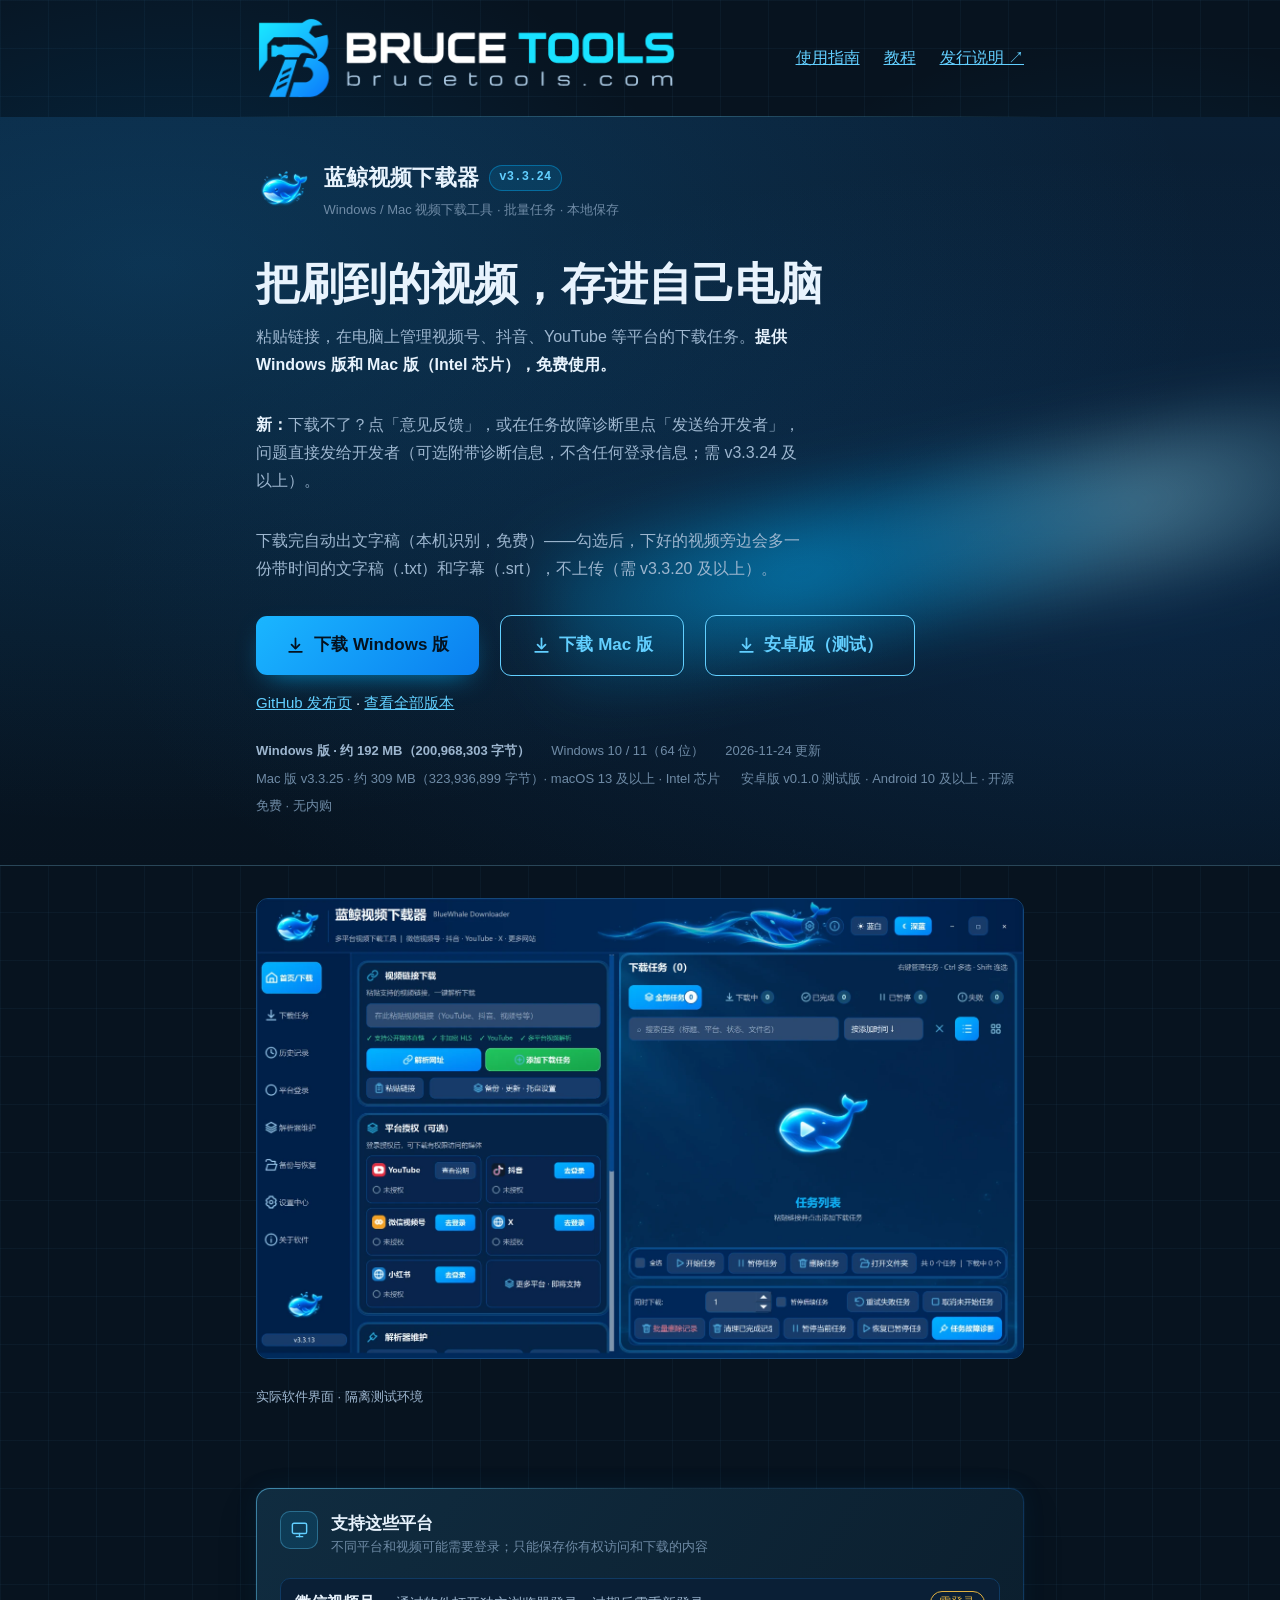
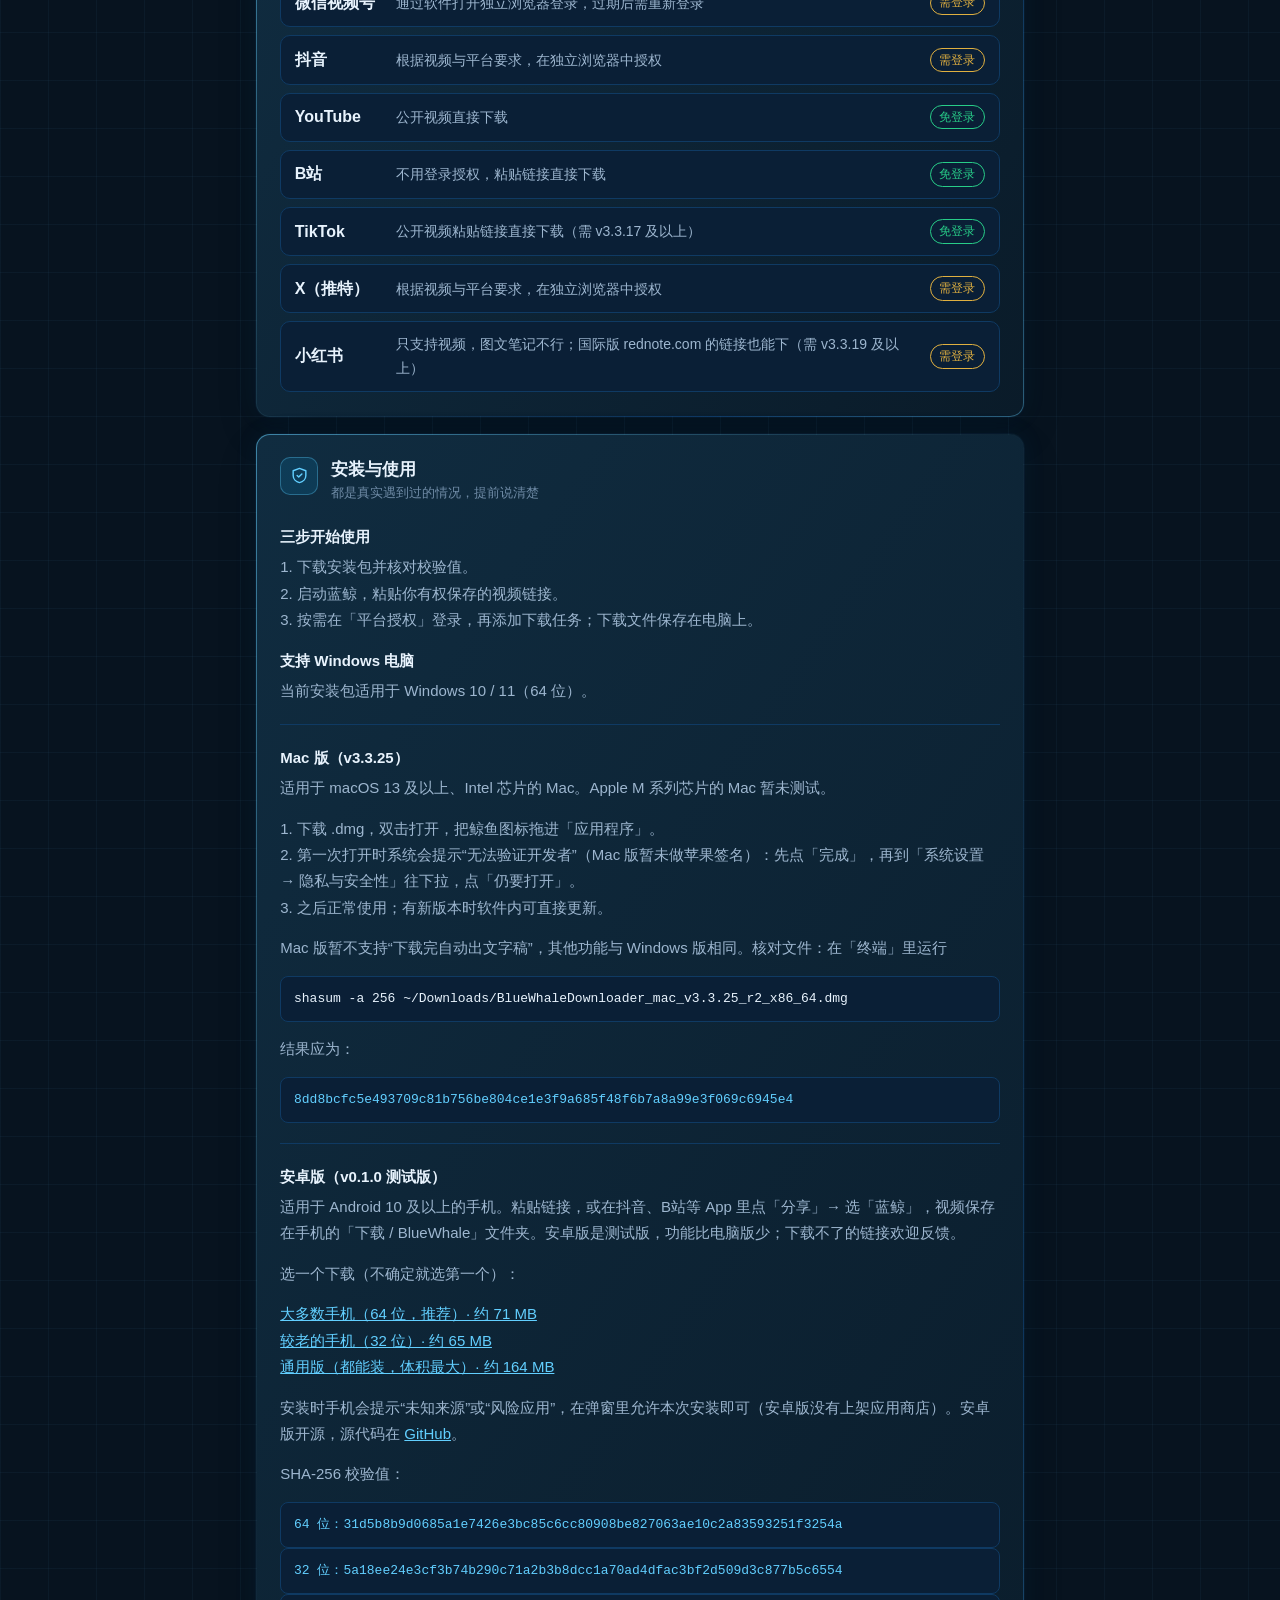
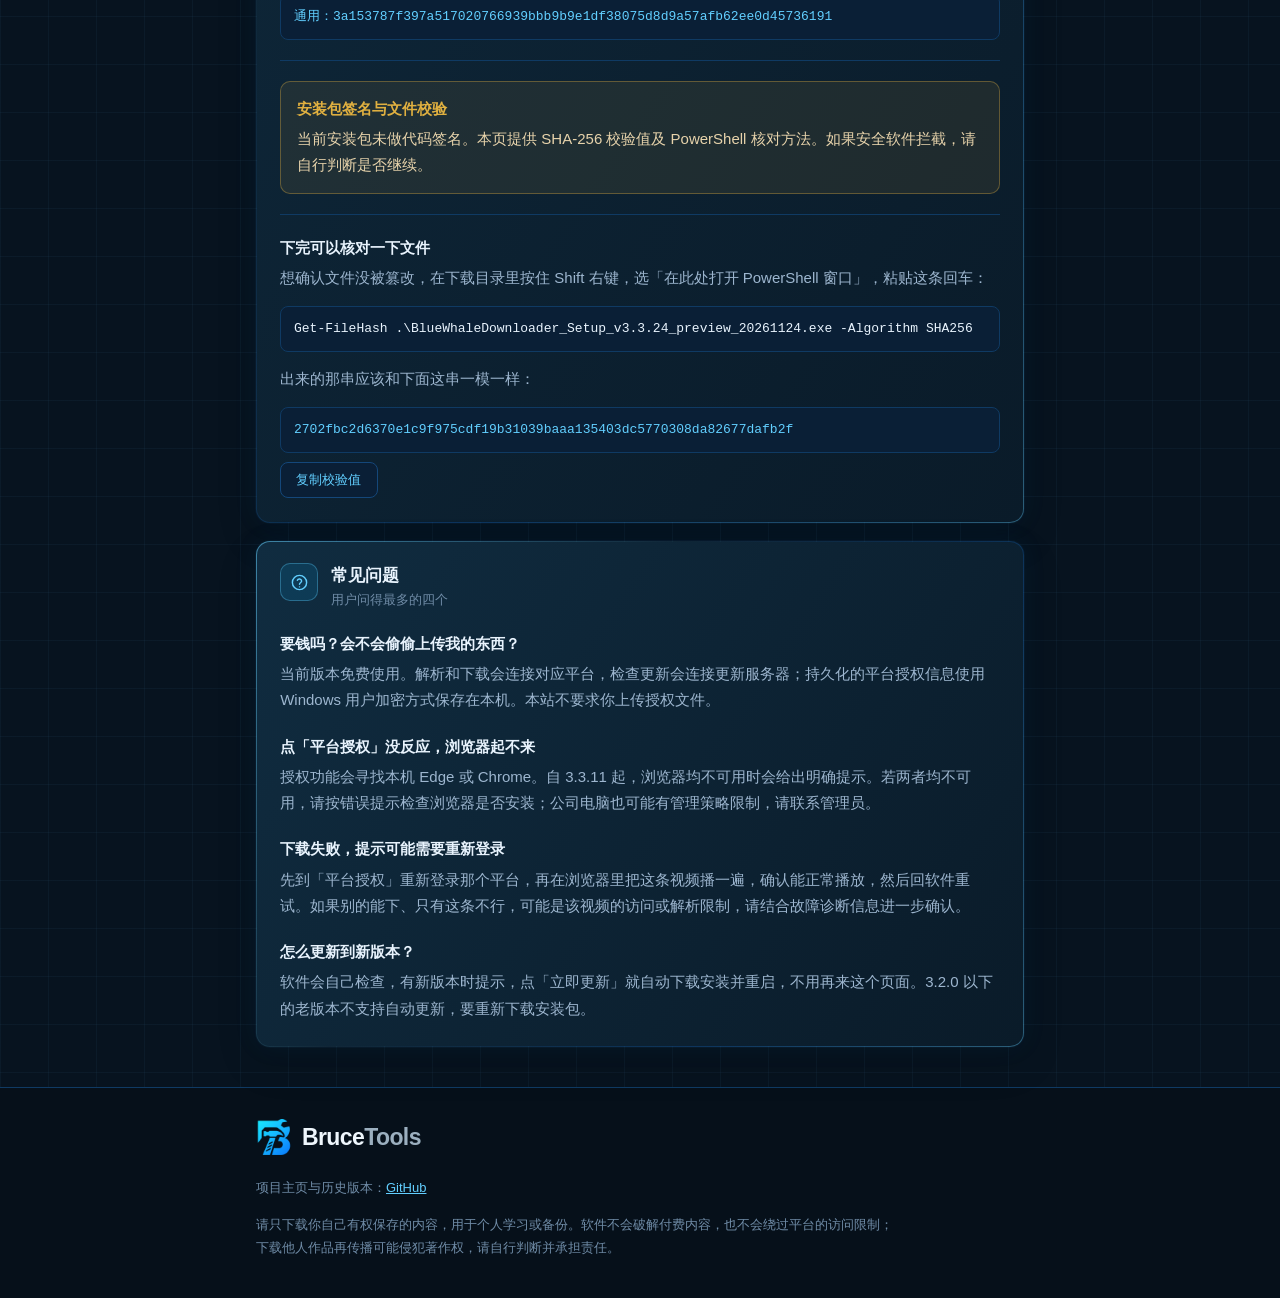
==== commit b498f0cf: "安卓 v0.1.0 测试版下载区与首页标签 Co-Authored-By: Claude Opus 5.5 <noreply@anthropic.com> Claude-Session: https:" ====
--- a/bluewhale/index.html
+++ b/bluewhale/index.html
@@ -213,6 +213,12 @@
         </svg>
         下载 Mac 版
       </a>
+      <a class="btn btn-mac" href="#android">
+        <svg viewBox="0 0 24 24" fill="none" stroke="currentColor" stroke-width="2.2" stroke-linecap="round" stroke-linejoin="round" aria-hidden="true">
+          <path d="M12 3v12"/><path d="m7 11 5 5 5-5"/><path d="M4 20h16"/>
+        </svg>
+        安卓版（测试）
+      </a>
       <span class="alt"><a href="https://github.com/chichangbang1-arch/bluewhale-downloader/releases/tag/v3.3.24">GitHub 发布页</a> · <a href="https://github.com/chichangbang1-arch/bluewhale-downloader/releases">查看全部版本</a></span>
     </div>
 
@@ -221,6 +227,7 @@
       <li>Windows 10 / 11（64 位）</li>
       <li>2026-11-24 更新</li>
       <li>Mac 版 v3.3.25 · 约 309 MB（323,936,899 字节）· macOS 13 及以上 · Intel 芯片</li>
+      <li>安卓版 v0.1.0 测试版 · Android 10 及以上 · 开源</li>
       <li>免费 · 无内购</li>
     </ul>
   </div>
@@ -270,6 +277,22 @@
         <code class="cmd">shasum -a 256 ~/Downloads/BlueWhaleDownloader_mac_v3.3.25_r2_x86_64.dmg</code>
         <p>结果应为：</p>
         <div class="hash"><code>8dd8bcfc5e493709c81b756be804ce1e3f9a685f48f6b7a8a99e3f069c6945e4</code></div>
+      </div>
+
+      <div class="block" id="android">
+        <h3>安卓版（v0.1.0 测试版）</h3>
+        <p>适用于 Android 10 及以上的手机。粘贴链接，或在抖音、B站等 App 里点「分享」→ 选「蓝鲸」，视频保存在手机的「下载 / BlueWhale」文件夹。安卓版是测试版，功能比电脑版少；下载不了的链接欢迎反馈。</p>
+        <p>选一个下载（不确定就选第一个）：</p>
+        <p>
+          <a href="https://download.brucetools.com/BlueWhale_Android_v0.1.0_arm64-v8a.apk">大多数手机（64 位，推荐）· 约 71 MB</a><br>
+          <a href="https://download.brucetools.com/BlueWhale_Android_v0.1.0_armeabi-v7a.apk">较老的手机（32 位）· 约 65 MB</a><br>
+          <a href="https://download.brucetools.com/BlueWhale_Android_v0.1.0_universal.apk">通用版（都能装，体积最大）· 约 164 MB</a>
+        </p>
+        <p>安装时手机会提示“未知来源”或“风险应用”，在弹窗里允许本次安装即可（安卓版没有上架应用商店）。安卓版开源，源代码在 <a href="https://github.com/chichangbang1-arch/bluewhale-android">GitHub</a>。</p>
+        <p>SHA-256 校验值：</p>
+        <div class="hash"><code>64 位：31d5b8b9d0685a1e7426e3bc85c6cc80908be827063ae10c2a83593251f3254a</code></div>
+        <div class="hash"><code>32 位：5a18ee24e3cf3b74b290c71a2b3b8dcc1a70ad4dfac3bf2d509d3c877b5c6554</code></div>
+        <div class="hash"><code>通用：3a153787f397a517020766939bbb9b9e1df38075d8d9a57afb62ee0d45736191</code></div>
       </div>
 
       <div class="block">
